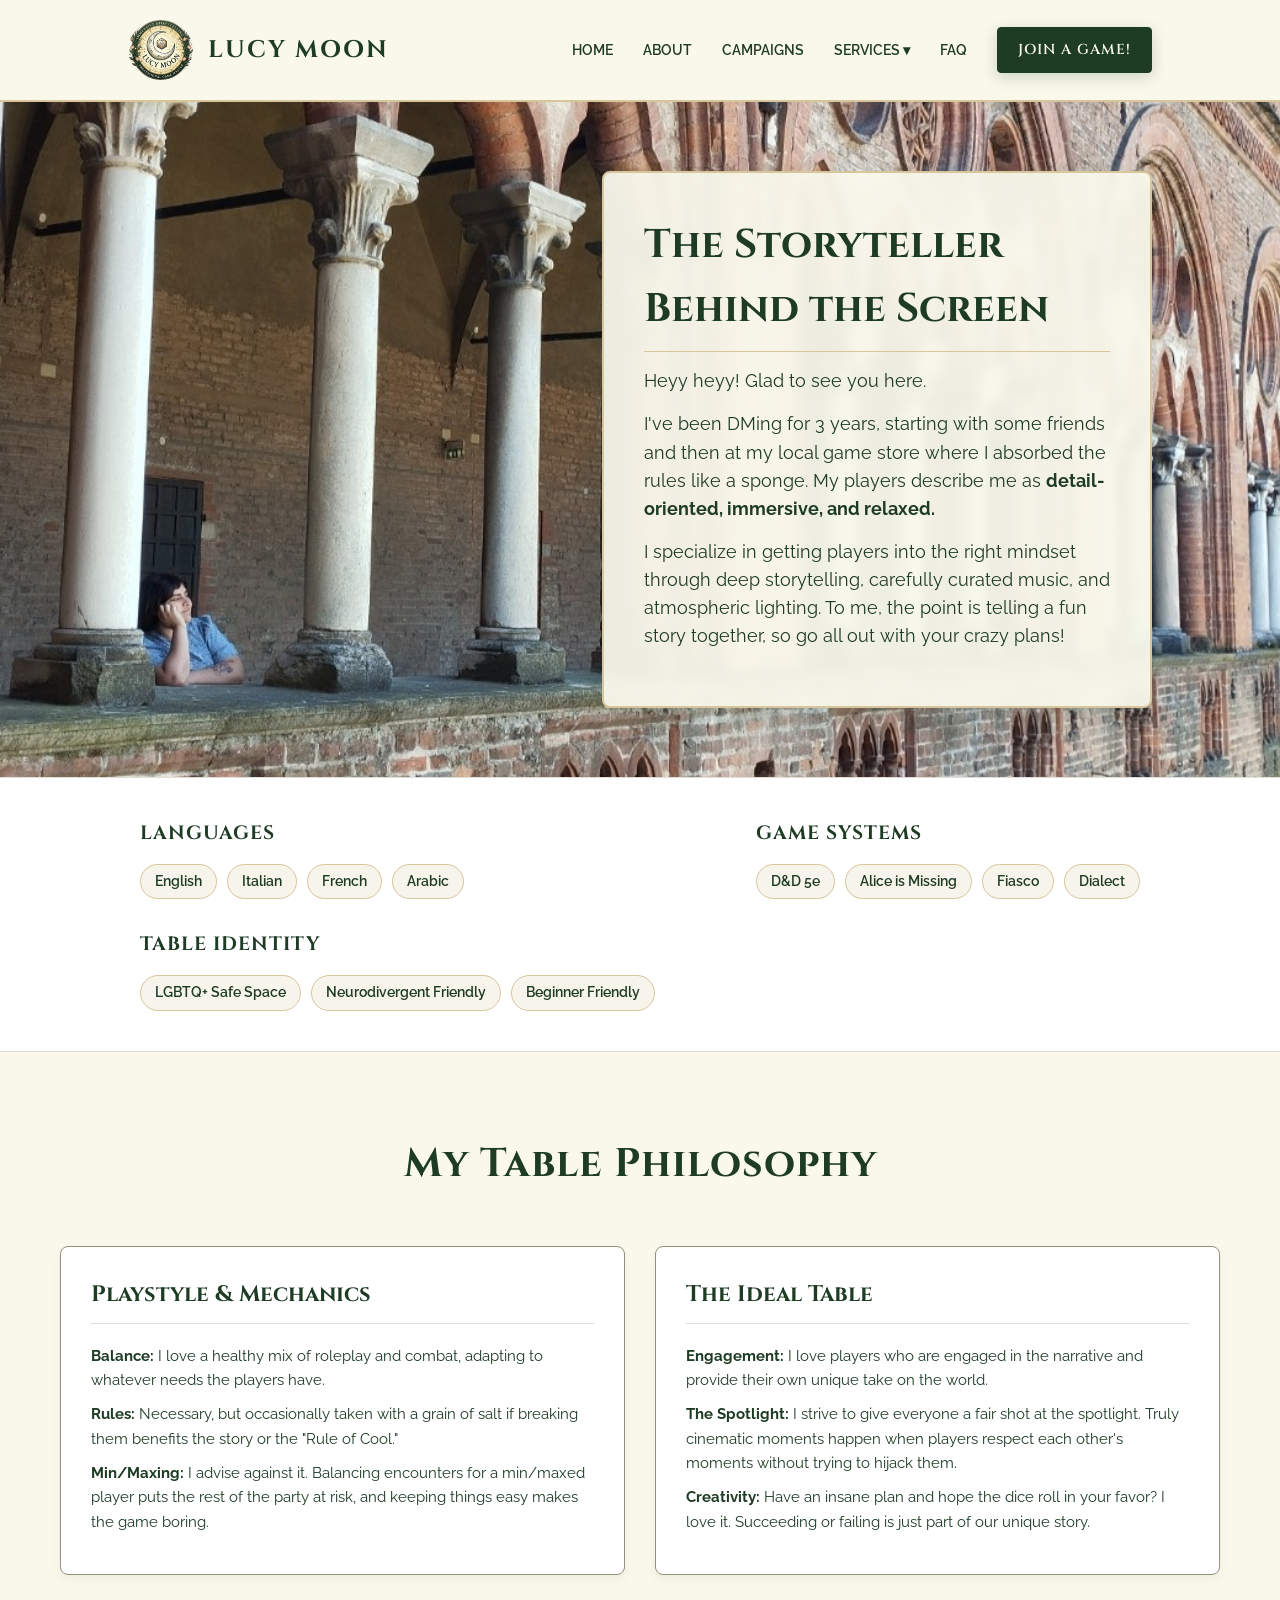
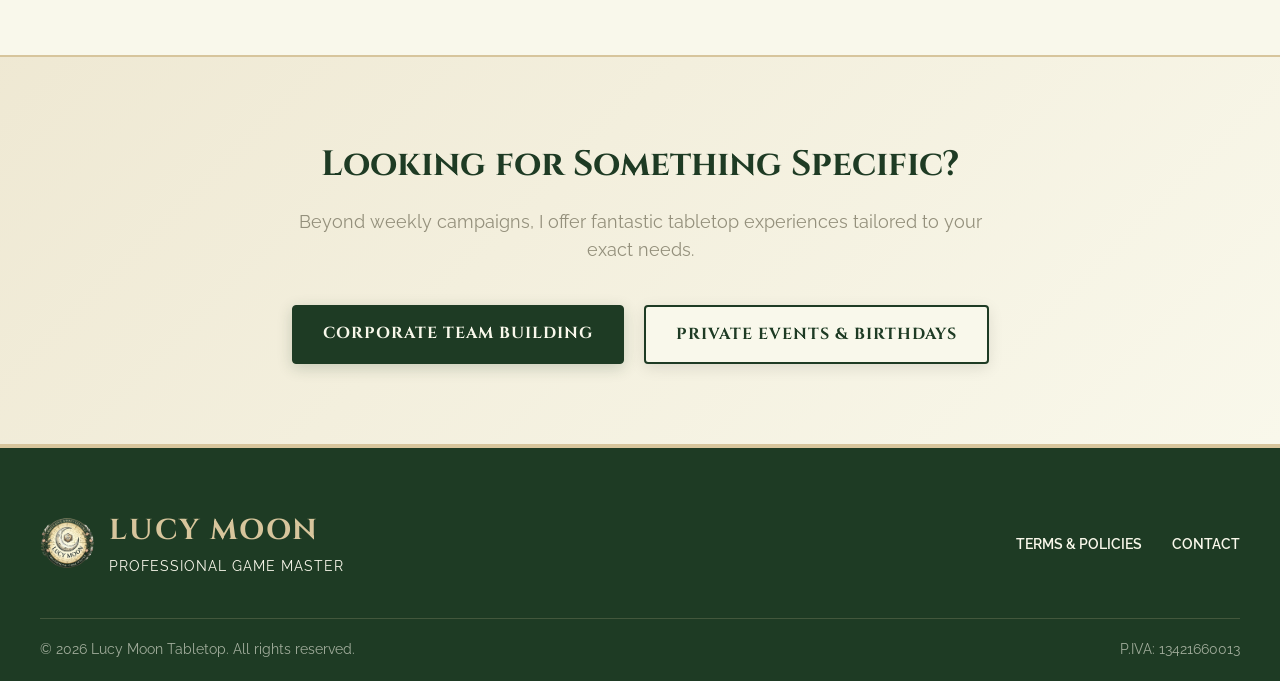
==== about.html @ 76f0596f "Major update (structure and content)" ====
<!DOCTYPE html>
<html lang="en">
<head>
    <meta charset="UTF-8">
    <meta name="viewport" content="width=device-width, initial-scale=1.0">
    <title>About Lucy Moon | Professional DM</title>
    <link href="https://fonts.googleapis.com/css2?family=Cinzel:wght@500;700&family=Raleway:wght@300;400;600;700&display=swap" rel="stylesheet">
    <link rel="stylesheet" href="style.css">
</head>
<body>

    <!-- Navigation Bar -->
    <nav class="navbar">
        <a href="index.html" class="logo">
            <img src="lucy-logo.png" alt="Lucy Moon Professional Game Master Logo">
            <span class="logo-text">LUCY MOON</span>
        </a>
        <ul class="nav-links">
            <li><a href="index.html">Home</a></li>
            <li><a href="about.html">About</a></li>
            <li><a href="index.html#campaigns">Campaigns</a></li>
            
            <li class="dropdown">
                <a href="#" class="dropbtn">Services ▾</a>
                <div class="dropdown-content">
                    <a href="corporate.html">Corporate & B2B</a>
                    <a href="private-campaigns.html">Private Group Campaigns</a>
                    <a href="private-events.html">Private Events & Birthdays</a>
                </div>
            </li>
            
            <li><a href="faq.html">FAQ</a></li>
            <li><a href="index.html#campaigns" class="btn-primary-small">Join a Game!</a></li>
        </ul>
    </nav>

    <!-- About Hero Section -->
    <header class="about-hero">
        <div class="about-textbox">
            <h1>The Storyteller Behind the Screen</h1>
            <p>Heyy heyy! Glad to see you here.</p>
            <p>I've been DMing for 3 years, starting with some friends and then at my local game store where I absorbed the rules like a sponge. My players describe me as <strong>detail-oriented, immersive, and relaxed.</strong></p>
            <p>I specialize in getting players into the right mindset through deep storytelling, carefully curated music, and atmospheric lighting. To me, the point is telling a fun story together, so go all out with your crazy plans!</p>
        </div>
    </header>

    <!-- DM Stat Block (From your SPG Tags) -->
    <section class="stat-block-section">
        <div class="stat-container">
            <div class="stat-category">
                <h4>Languages</h4>
                <div class="tag-group">
                    <span class="tag">English</span>
                    <span class="tag">Italian</span>
                    <span class="tag">French</span>
                    <span class="tag">Arabic</span>
                </div>
            </div>
            <div class="stat-category">
                <h4>Game Systems</h4>
                <div class="tag-group">
                    <span class="tag">D&D 5e</span>
                    <span class="tag">Alice is Missing</span>
                    <span class="tag">Fiasco</span>
                    <span class="tag">Dialect</span>
                </div>
            </div>
            <div class="stat-category">
                <h4>Table Identity</h4>
                <div class="tag-group">
                    <span class="tag">LGBTQ+ Safe Space</span>
                    <span class="tag">Neurodivergent Friendly</span>
                    <span class="tag">Beginner Friendly</span>
                </div>
            </div>
        </div>
    </section>

    <!-- Detailed GM Philosophy Grid -->
    <section class="gm-stats-section">
        <h2 class="section-title">My Table Philosophy</h2>
        <div class="grid-container">
            
            <div class="campaign-card">
                <div class="card-header">
                    <h3>Playstyle & Mechanics</h3>
                </div>
                <p class="card-details"><strong>Balance:</strong> I love a healthy mix of roleplay and combat, adapting to whatever needs the players have.</p>
                <p class="card-details"><strong>Rules:</strong> Necessary, but occasionally taken with a grain of salt if breaking them benefits the story or the "Rule of Cool."</p>
                <p class="card-details"><strong>Min/Maxing:</strong> I advise against it. Balancing encounters for a min/maxed player puts the rest of the party at risk, and keeping things easy makes the game boring.</p>
            </div>

            <div class="campaign-card">
                <div class="card-header">
                    <h3>The Ideal Table</h3>
                </div>
                <p class="card-details"><strong>Engagement:</strong> I love players who are engaged in the narrative and provide their own unique take on the world.</p>
                <p class="card-details"><strong>The Spotlight:</strong> I strive to give everyone a fair shot at the spotlight. Truly cinematic moments happen when players respect each other's moments without trying to hijack them.</p>
                <p class="card-details"><strong>Creativity:</strong> Have an insane plan and hope the dice roll in your favor? I love it. Succeeding or failing is just part of our unique story.</p>
            </div>
            
        </div>
    </section>

    <!-- Call to Action: Next Steps -->
    <section class="about-cta-section">
        <div class="cta-container">
            <h2>Looking for Something Specific?</h2>
            <p>Beyond weekly campaigns, I offer fantastic tabletop experiences tailored to your exact needs.</p>
            <div class="cta-buttons">
                <a href="index.html#corporate" class="btn-primary">Corporate Team Building</a>
                <a href="mailto:booking@lucymoontabletop.com?subject=Private%20Event%20Inquiry" class="btn-secondary">Private Events & Birthdays</a>
            </div>
        </div>
    </section>

<footer class="footer">
        <div class="footer-container">
            <div class="footer-brand">
                <img src="lucy-logo.png" alt="Lucy Moon Seal">
                <div class="footer-brand-text">
                    <h3>LUCY MOON</h3>
                    <p>Professional Game Master</p>
                </div>
            </div>
            
            <div class="footer-links">
                <a href="policies.html">Terms & Policies</a>
                <a href="mailto:booking@lucymoontabletop.com">Contact</a>
            </div>
        </div>
        
        <div class="footer-legal">
            <p>&copy; 2026 Lucy Moon Tabletop. All rights reserved.</p>
            <p>P.IVA: 13421660013</p>
        </div>
    </footer>

</body>
</html>
---- style.css ----
/* --- GLOBAL VARIABLES & RESET --- */
:root {
    --ivory: #F9F8EB;
    --peach-fuzz: #FDCFB4; /* Kept strictly for the tiny One-Shot badge */
    --pale-oak: #D7C59C;
    --grey-olive: #94907C;
    --forest-green: #1E3B24; /* New deep forest green */
    
    --font-heading: 'Cinzel', serif;
    --font-body: 'Raleway', sans-serif;
}

* { margin: 0; padding: 0; box-sizing: border-box; }
body { background-color: var(--ivory); color: var(--forest-green); font-family: var(--font-body); line-height: 1.6; }
h1, h2, h3, h4, h5, h6 { font-family: var(--font-heading); color: var(--forest-green); }

/* --- NAVIGATION BAR --- */
.navbar {
    display: flex;
    justify-content: space-between;
    align-items: center;
    padding: 20px 10%;
    background-color: var(--ivory);
    border-bottom: 2px solid var(--pale-oak);
    box-shadow: 0 4px 10px rgba(30, 59, 36, 0.08); /* Forest Green shadow */
}
.logo {
    display: flex;
    align-items: center;
    gap: 15px; 
    text-decoration: none;
}
.logo img {
    max-height: 60px; 
    width: auto;
    border-radius: 50%;
    transition: transform 0.3s ease;
}
.logo-text {
    font-family: var(--font-heading);
    font-size: 1.5rem;
    font-weight: 700;
    color: var(--forest-green);
    letter-spacing: 2px;
    transition: color 0.3s ease;
}
.logo:hover img { transform: scale(1.05); }
.logo:hover .logo-text { color: var(--pale-oak); }

.nav-links {
    list-style: none;
    display: flex;
    align-items: center;
    gap: 30px;
}
.nav-links a {
    text-decoration: none;
    color: var(--forest-green);
    font-weight: 600;
    font-size: 0.9rem;
    text-transform: uppercase;
    transition: all 0.3s ease;
}
.nav-links a:hover {
    color: var(--pale-oak);
}

/* --- DROPDOWN MENU --- */
.dropdown {
    position: relative;
    display: inline-block;
}

.dropdown-content {
    display: none;
    position: absolute;
    background-color: #FFFFFF; /* Pure white to pop against the Ivory nav bar */
    min-width: 240px;
    box-shadow: 0 8px 20px rgba(30, 59, 36, 0.1);
    border: 1px solid var(--pale-oak);
    border-radius: 6px;
    z-index: 100; /* Ensures it stays on top of images/text below */
    overflow: hidden;
    margin-top: 15px; /* Creates a tiny gap below the nav bar */
}

.dropdown-content a {
    color: var(--forest-green);
    padding: 15px 20px;
    text-decoration: none;
    display: block;
    text-align: left;
    font-size: 0.85rem;
    font-weight: 700;
    text-transform: uppercase;
    letter-spacing: 1px;
    border-bottom: 1px solid rgba(148, 144, 124, 0.2);
    transition: all 0.3s ease;
}

.dropdown-content a:last-child {
    border-bottom: none; /* Removes the line under the last item */
}

/* Hover effects for the dropdown links */
.dropdown-content a:hover {
    background-color: var(--pale-oak);
    color: var(--forest-green);
    padding-left: 25px; /* Creates a cool sliding effect when hovered! */
}

/* Show the dropdown menu on hover */
.dropdown:hover .dropdown-content {
    display: block;
}

/* This invisible bridge prevents the menu from closing when moving the mouse down */
.dropdown::after {
    content: '';
    position: absolute;
    top: 100%;
    left: 0;
    width: 100%;
    height: 15px;
}

/* FIX: Forces the Book Now button inside the nav to have Ivory text */
.nav-links a.btn-primary-small {
    color: var(--ivory);
}
.nav-links a.btn-primary-small:hover {
    color: var(--forest-green);
}

/* --- BUTTONS --- */
.btn-primary, .btn-secondary, .btn-primary-small {
    text-align: center;
    text-decoration: none;
    padding: 15px 30px;
    border-radius: 4px;
    font-family: var(--font-heading);
    font-weight: 700;
    text-transform: uppercase;
    letter-spacing: 1px;
    transition: all 0.3s ease;
    display: inline-block;
    cursor: pointer;
}
.btn-primary-small {
    padding: 10px 20px;
    font-size: 0.9rem;
}

/* Primary Buttons (Join Campaign / Book Now) */
.btn-primary, .btn-primary-small {
    background-color: var(--forest-green);
    color: var(--ivory);
    border: 1px solid var(--forest-green);
    box-shadow: 0 4px 15px rgba(30, 59, 36, 0.2);
}
.btn-primary:hover, .btn-primary-small:hover {
    background-color: var(--pale-oak);
    color: var(--forest-green);
    border: 1px solid var(--pale-oak);
    transform: translateY(-2px);
}

/* Secondary Buttons (Request Proposal) - Changed to solid Ivory for visibility */
.btn-secondary {
    background-color: var(--ivory);
    color: var(--forest-green);
    border: 2px solid var(--forest-green);
    box-shadow: 0 4px 15px rgba(0, 0, 0, 0.1);
}
.btn-secondary:hover {
    background-color: var(--forest-green);
    color: var(--ivory);
    transform: translateY(-2px);
}
.full-width { display: block; width: 100%; }

/* --- HERO SECTION --- */
.hero {
    position: relative;
    min-height: 85vh;
    display: flex;
    align-items: center;
    padding: 40px 8%;
    background-image: url('lucy-castle.jpg'); 
    background-size: cover;
    background-position: center bottom;
    background-repeat: no-repeat;
}
.hero::before {
    content: '';
    position: absolute;
    top: 0; left: 0; right: 0; bottom: 0;
    background: linear-gradient(to right, rgba(249, 248, 235, 0.95) 0%, rgba(249, 248, 235, 0.7) 45%, rgba(249, 248, 235, 0) 80%);
    z-index: 1;
}
.hero-content-wide {
    position: relative;
    z-index: 2;
    display: flex;
    justify-content: space-between;
    align-items: center;
    width: 100%;
    gap: 40px;
}
.hero-text-left { flex: 1; max-width: 650px; }
.hero-text-left h1 {
    color: var(--forest-green);
    font-size: 4rem;
    line-height: 1.1;
    margin-bottom: 20px;
}
.hero-text-left .subtitle {
    color: var(--grey-olive);
    font-size: 1.25rem;
    font-weight: 600;
}
.hero-buttons-right {
    display: flex;
    flex-direction: column;
    gap: 20px;
    min-width: 250px;
}

/* --- CAMPAIGNS SECTION --- */
.campaign-section { padding: 80px 20px; max-width: 1200px; margin: 0 auto; }
.section-title {
    font-family: var(--font-heading);
    font-size: 2.5rem;
    color: var(--forest-green);
    text-align: center;
    margin-bottom: 50px;
    letter-spacing: 1px;
}
.grid-container {
    display: grid;
    grid-template-columns: repeat(auto-fit, minmax(300px, 1fr));
    gap: 30px;
}
.campaign-card {
    background-color: #FFFFFF; 
    color: var(--forest-green);
    padding: 30px;
    border-radius: 8px;
    border: 1px solid var(--grey-olive);
    box-shadow: 0 4px 10px rgba(30, 59, 36, 0.05);
    transition: transform 0.3s ease;
}
.campaign-card:hover {
    transform: translateY(-5px);
    box-shadow: 0 10px 20px rgba(30, 59, 36, 0.15);
    border-color: var(--pale-oak);
}
.card-header {
    display: flex;
    justify-content: space-between;
    align-items: center;
    margin-bottom: 20px;
    border-bottom: 1px solid rgba(148, 144, 124, 0.3); 
    padding-bottom: 10px;
}
.card-header h3 {
    font-family: var(--font-heading);
    color: var(--forest-green);
    font-size: 1.4rem;
}
.badge {
    background-color: var(--forest-green);
    color: var(--ivory);
    font-size: 0.75rem;
    padding: 6px 12px;
    border-radius: 4px;
    text-transform: uppercase;
    font-weight: 700;
    letter-spacing: 1px;
}
.badge.one-shot {
    background-color: var(--peach-fuzz);
    color: var(--forest-green);
}
.card-details { font-size: 0.95rem; margin-bottom: 10px; }
.card-price {
    font-size: 1.2rem;
    font-weight: 700;
    color: var(--forest-green);
    margin: 20px 0;
    text-align: center;
}

/* --- TESTIMONIALS SECTION --- */
.testimonials-section { padding: 80px 20px; max-width: 1200px; margin: 0 auto; }
.testimonials-header { text-align: center; margin-bottom: 50px; }
.rating-banner {
    background-color: #FFFFFF;
    border: 2px solid var(--pale-oak);
    border-radius: 8px;
    padding: 20px 30px;
    display: inline-block;
    margin-top: -20px;
    box-shadow: 0 4px 15px rgba(30, 59, 36, 0.08);
}
.stars {
    color: var(--pale-oak);
    font-size: 2rem;
    letter-spacing: 2px;
    margin-bottom: 5px;
}
.rating-text {
    font-family: var(--font-heading);
    color: var(--forest-green);
    font-size: 1.1rem;
    margin-bottom: 15px;
}
.proficiency-tags { display: flex; justify-content: center; flex-wrap: wrap; gap: 10px; }
.reviews-grid {
    display: grid;
    grid-template-columns: repeat(auto-fit, minmax(320px, 1fr));
    gap: 30px;
}
.testimonial-card {
    background-color: #FFFFFF;
    border: 1px solid rgba(148, 144, 124, 0.3);
    padding: 30px;
    border-radius: 8px;
    transition: all 0.3s ease;
    display: flex;
    flex-direction: column;
    box-shadow: 0 4px 10px rgba(30, 59, 36, 0.04);
}
.testimonial-card:hover {
    border-color: var(--pale-oak);
    transform: translateY(-5px);
    box-shadow: 0 10px 20px rgba(30, 59, 36, 0.1);
}
.stars-small {
    color: var(--pale-oak);
    font-size: 1.2rem;
    margin-bottom: 15px;
}
.quote {
    font-size: 1rem;
    font-style: italic;
    color: var(--grey-olive);
    margin-bottom: 25px;
    flex-grow: 1;
    line-height: 1.7;
}
.author {
    font-family: var(--font-heading);
    font-size: 1.1rem;
    font-weight: 700;
    color: var(--forest-green); 
    margin-bottom: 5px;
}
.session-count { font-size: 0.85rem; color: var(--pale-oak); text-transform: uppercase; letter-spacing: 1px; font-weight: bold; }

/* --- CORPORATE SECTION --- */
.corporate-section { padding: 80px 20px 120px 20px; max-width: 900px; margin: 0 auto; }
.corporate-card {
    background-color: #FFFFFF;
    color: var(--forest-green);
    padding: 60px 40px;
    border-radius: 8px;
    text-align: center;
    box-shadow: 0 10px 30px rgba(30, 59, 36, 0.08);
    border-top: 8px solid var(--forest-green);
    border-left: 1px solid rgba(148, 144, 124, 0.3);
    border-right: 1px solid rgba(148, 144, 124, 0.3);
    border-bottom: 1px solid rgba(148, 144, 124, 0.3);
}
.corporate-title {
    font-family: var(--font-heading);
    color: var(--forest-green);
    font-size: 2.5rem;
    margin-bottom: 10px;
}
.corporate-subtitle { font-size: 1.2rem; font-weight: 600; margin-bottom: 30px; text-transform: uppercase; letter-spacing: 1px; color: var(--grey-olive); }
.corporate-card p { margin-bottom: 40px; font-size: 1.1rem; max-width: 700px; margin-left: auto; margin-right: auto; }

/* --- ABOUT PAGE HERO (Desktop) --- */
.about-hero {
    min-height: 75vh;
    display: flex;
    justify-content: flex-end; 
    align-items: center;
    padding: 40px 10%;
    background-image: url('lucy-columns.jpg'); 
    background-size: cover;
    background-position: center;
}
.about-textbox {
    background-color: rgba(249, 248, 235, 0.95);
    border: 2px solid var(--pale-oak);
    border-radius: 8px;
    padding: 40px;
    max-width: 550px;
    box-shadow: 0 10px 30px rgba(30, 59, 36, 0.15);
    backdrop-filter: blur(5px); 
}
.about-textbox h1 {
    font-size: 2.5rem;
    margin-bottom: 15px;
    border-bottom: 1px solid var(--pale-oak);
    padding-bottom: 10px;
    color: var(--forest-green);
}
.about-textbox p { margin-bottom: 15px; font-size: 1.1rem; color: var(--forest-green); }
.gm-stats-section { padding: 80px 20px; max-width: 1200px; margin: 0 auto; }

/* --- ABOUT PAGE: STAT BLOCK (Tags) --- */
.stat-block-section {
    background-color: #FFFFFF;
    padding: 40px 20px;
    border-top: 1px solid rgba(148, 144, 124, 0.3);
    border-bottom: 1px solid rgba(148, 144, 124, 0.3);
}
.stat-container { display: flex; justify-content: space-between; flex-wrap: wrap; gap: 30px; max-width: 1000px; margin: 0 auto; }
.stat-category h4 {
    color: var(--forest-green);
    font-family: var(--font-heading);
    font-size: 1.2rem;
    margin-bottom: 15px;
    text-transform: uppercase;
    letter-spacing: 1px;
}
.tag-group { display: flex; flex-wrap: wrap; gap: 10px; }
.tag {
    /* Subtle pale oak tint for the tags */
    background-color: rgba(215, 197, 156, 0.2); 
    border: 1px solid var(--pale-oak);
    color: var(--forest-green);
    padding: 6px 14px;
    border-radius: 20px;
    font-size: 0.85rem;
    font-weight: 600;
}

/* --- ABOUT PAGE: CALL TO ACTION --- */
.about-cta-section {
    padding: 80px 20px;
    /* Soft pale oak gradient replaces the pink */
    background: linear-gradient(135deg, rgba(215, 197, 156, 0.3) 0%, var(--ivory) 100%);
    text-align: center;
    border-top: 2px solid var(--pale-oak);
}
.cta-container { max-width: 700px; margin: 0 auto; }
.cta-container h2 { font-size: 2.2rem; margin-bottom: 15px; color: var(--forest-green); }
.cta-container p { font-size: 1.1rem; margin-bottom: 40px; color: var(--grey-olive); }
.cta-buttons { display: flex; justify-content: center; gap: 20px; }

/* --- FOOTER SECTION --- */
.footer {
    background-color: var(--forest-green);
    color: var(--ivory);
    padding: 60px 20px 20px 20px;
    border-top: 4px solid var(--pale-oak);
}

.footer-container {
    max-width: 1200px;
    margin: 0 auto;
    display: flex;
    justify-content: space-between;
    align-items: center;
    border-bottom: 1px solid rgba(215, 197, 156, 0.2); /* Faint Pale Oak line */
    padding-bottom: 40px;
    margin-bottom: 20px;
}

.footer-brand h3 {
    font-family: var(--font-heading);
    color: var(--pale-oak);
    font-size: 1.8rem;
    letter-spacing: 2px;
    margin-bottom: 5px;
}

.footer-brand p {
    color: var(--ivory);
    font-size: 0.9rem;
    text-transform: uppercase;
    letter-spacing: 1px;
}

.footer-links {
    display: flex;
    gap: 30px;
}

.footer-links a {
    color: var(--ivory);
    text-decoration: none;
    font-weight: 600;
    text-transform: uppercase;
    font-size: 0.9rem;
    transition: color 0.3s ease;
}

.footer-links a:hover {
    color: var(--pale-oak);
}

.footer-legal {
    max-width: 1200px;
    margin: 0 auto;
    display: flex;
    justify-content: space-between;
    align-items: center;
    font-size: 0.85rem;
    color: rgba(249, 248, 235, 0.6); /* Dimmed Ivory */
}

/* --- POLICIES PAGE --- */
.policy-container {
    max-width: 900px;
    margin: 60px auto 100px auto;
    padding: 60px;
    background-color: #FFFFFF;
    border: 1px solid rgba(148, 144, 124, 0.3); /* Grey Olive border */
    border-radius: 8px;
    box-shadow: 0 10px 30px rgba(30, 59, 36, 0.05);
}

.policy-header {
    text-align: center;
    margin-bottom: 50px;
    padding-bottom: 20px;
    border-bottom: 2px solid var(--pale-oak);
}

.policy-header h1 {
    font-size: 2.8rem;
    color: var(--forest-green);
    margin-bottom: 10px;
}

.policy-header p {
    color: var(--grey-olive);
    font-weight: 600;
    text-transform: uppercase;
    letter-spacing: 1px;
}

.policy-section-block {
    margin-bottom: 50px;
}

.policy-section-block h2 {
    font-size: 1.8rem;
    color: var(--forest-green);
    margin-bottom: 10px;
}

.policy-intro {
    font-style: italic;
    color: var(--grey-olive);
    margin-bottom: 25px;
    padding-bottom: 15px;
    border-bottom: 1px solid rgba(148, 144, 124, 0.2);
}

.policy-item {
    margin-bottom: 25px;
}

.policy-item h3 {
    font-family: var(--font-body);
    font-size: 1.2rem;
    font-weight: 700;
    color: var(--forest-green);
    margin-bottom: 8px;
}

.policy-item p, .policy-item ul {
    color: #2B2D42; /* A dark readable slate for long text */
    line-height: 1.8;
}

.policy-item ul {
    margin-left: 20px;
    margin-top: 10px;
}

.policy-item li {
    margin-bottom: 8px;
}

/* --- UPDATED FOOTER SECTION --- */
.footer {
    background-color: var(--forest-green);
    color: var(--ivory);
    padding: 60px 20px 20px 20px;
    border-top: 4px solid var(--pale-oak);
}

.footer-container {
    max-width: 1200px;
    margin: 0 auto;
    display: flex;
    justify-content: space-between;
    align-items: center;
    border-bottom: 1px solid rgba(215, 197, 156, 0.2);
    padding-bottom: 40px;
    margin-bottom: 20px;
}

.footer-brand {
    display: flex;
    align-items: center;
    gap: 15px;
}

.footer-brand img {
    height: 50px;
    width: auto;
    border-radius: 50%;
}

.footer-brand-text h3 {
    font-family: var(--font-heading);
    color: var(--pale-oak);
    font-size: 1.8rem;
    letter-spacing: 2px;
    margin-bottom: 2px;
}

.footer-brand-text p {
    color: var(--ivory);
    font-size: 0.85rem;
    text-transform: uppercase;
    letter-spacing: 1px;
}

.footer-links {
    display: flex;
    gap: 30px;
}

.footer-links a {
    color: var(--ivory);
    text-decoration: none;
    font-weight: 600;
    text-transform: uppercase;
    font-size: 0.9rem;
    transition: color 0.3s ease;
}

.footer-links a:hover {
    color: var(--pale-oak);
}

.footer-legal {
    max-width: 1200px;
    margin: 0 auto;
    display: flex;
    justify-content: space-between;
    align-items: center;
    font-size: 0.85rem;
    color: rgba(249, 248, 235, 0.6);
}

/* --- FAQ PAGE --- */
.faq-container {
    max-width: 1000px;
    margin: 60px auto 100px auto;
    padding: 0 20px;
}

.faq-category {
    margin-bottom: 60px;
}

.faq-category h2 {
    font-size: 2rem;
    color: var(--forest-green);
    border-bottom: 2px solid var(--pale-oak);
    padding-bottom: 15px;
    margin-bottom: 30px;
}

.faq-item {
    background-color: #FFFFFF;
    border: 1px solid rgba(148, 144, 124, 0.3);
    padding: 30px;
    border-radius: 8px;
    margin-bottom: 20px;
    box-shadow: 0 4px 10px rgba(15, 27, 17, 0.03);
    transition: transform 0.3s ease;
}

.faq-item:hover {
    transform: translateY(-3px);
    box-shadow: 0 10px 20px rgba(15, 27, 17, 0.08);
    border-color: var(--pale-oak);
}

.faq-item h3 {
    font-family: var(--font-body);
    font-size: 1.3rem;
    font-weight: 700;
    color: var(--forest-green);
    margin-bottom: 10px;
}

.faq-item p {
    color: var(--carbon-black);
    line-height: 1.7;
}


/* --- MOBILE RESPONSIVENESS --- */
@media (max-width: 768px) {
    .navbar { flex-direction: column; padding: 15px 20px; }
    .logo { margin-bottom: 15px; }
    .nav-links { margin-top: 5px; flex-wrap: wrap; justify-content: center; gap: 15px; }
    .cta-buttons { flex-direction: column; }
    .stat-container { flex-direction: column; gap: 40px; }
    .hero { background-position: center center; padding: 100px 20px 60px 20px; }
    .hero::before { background: rgba(249, 248, 235, 0.85); }
    .hero-content-wide { flex-direction: column; text-align: center; gap: 40px; }
    .hero-text-left h1 { font-size: 2.8rem; }
    .hero-text-left .subtitle { font-size: 1rem; margin-bottom: 30px; }
    .hero-buttons-right { width: 100%; display: flex; flex-direction: column; align-items: center; gap: 15px; }
    .btn-primary, .btn-secondary, .btn-primary-small { width: 100%; text-align: center; }
    .section-title, .corporate-title { font-size: 2rem; }
    .corporate-card { padding: 40px 20px; }
    .about-hero { justify-content: center; padding: 100px 20px 40px 20px; }
    .about-textbox { padding: 25px; }
    .about-textbox h1 { font-size: 2rem; }
    /* Mobile Footer */
    .footer-container {
        flex-direction: column;
        text-align: center;
        gap: 30px;
    }
    .footer-brand {
        flex-direction: column; /* Stacks the logo above the text on phones */
        gap: 10px;
    }
    .footer-legal {
        flex-direction: column;
        text-align: center;
        gap: 10px;
    }
    .policy-container {
        padding: 30px 20px;
        margin: 30px 15px 60px 15px;
    }
    /* Mobile Dropdown Fixes */
    .dropdown {
        width: 100%;
        text-align: center;
    }
    .dropdown:hover .dropdown-content, .dropdown:focus .dropdown-content {
        display: flex;
        flex-direction: column;
        position: static; /* Stops it from floating weirdly on phones */
        box-shadow: none;
        border: none;
        background-color: transparent;
        margin-top: 5px;
    }
    .dropdown-content a {
        text-align: center;
        padding: 10px;
        border-bottom: none;
        color: var(--grey-olive);
    }
    /* Mobile Dropdown Fixes */
    .dropdown {
        width: 100%;
        text-align: center;
    }
    .dropdown:hover .dropdown-content, .dropdown:focus .dropdown-content {
        display: flex;
        flex-direction: column;
        position: static; /* Stops it from floating weirdly on phones */
        box-shadow: none;
        border: none;
        background-color: transparent;
        margin-top: 5px;
    }
    .dropdown-content a {
        text-align: center;
        padding: 10px;
        border-bottom: none;
        color: var(--grey-olive);
    }
}
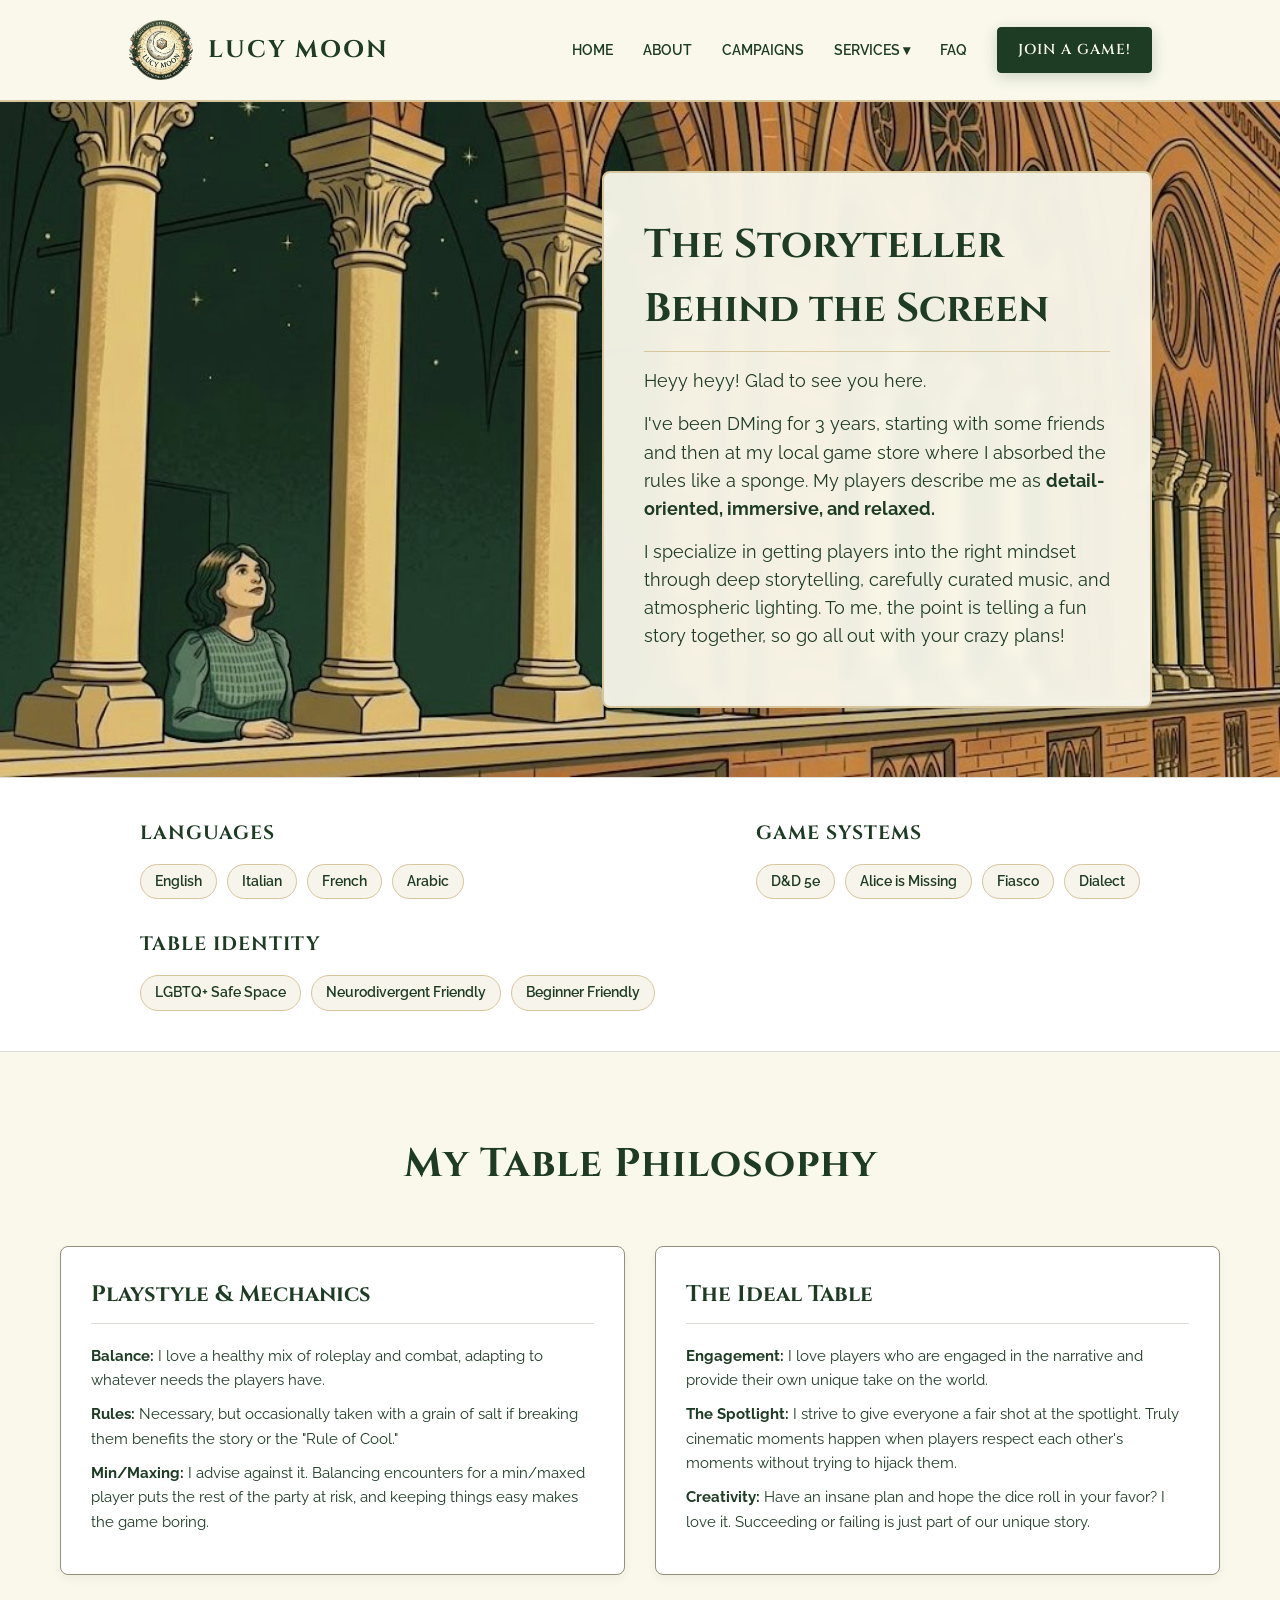
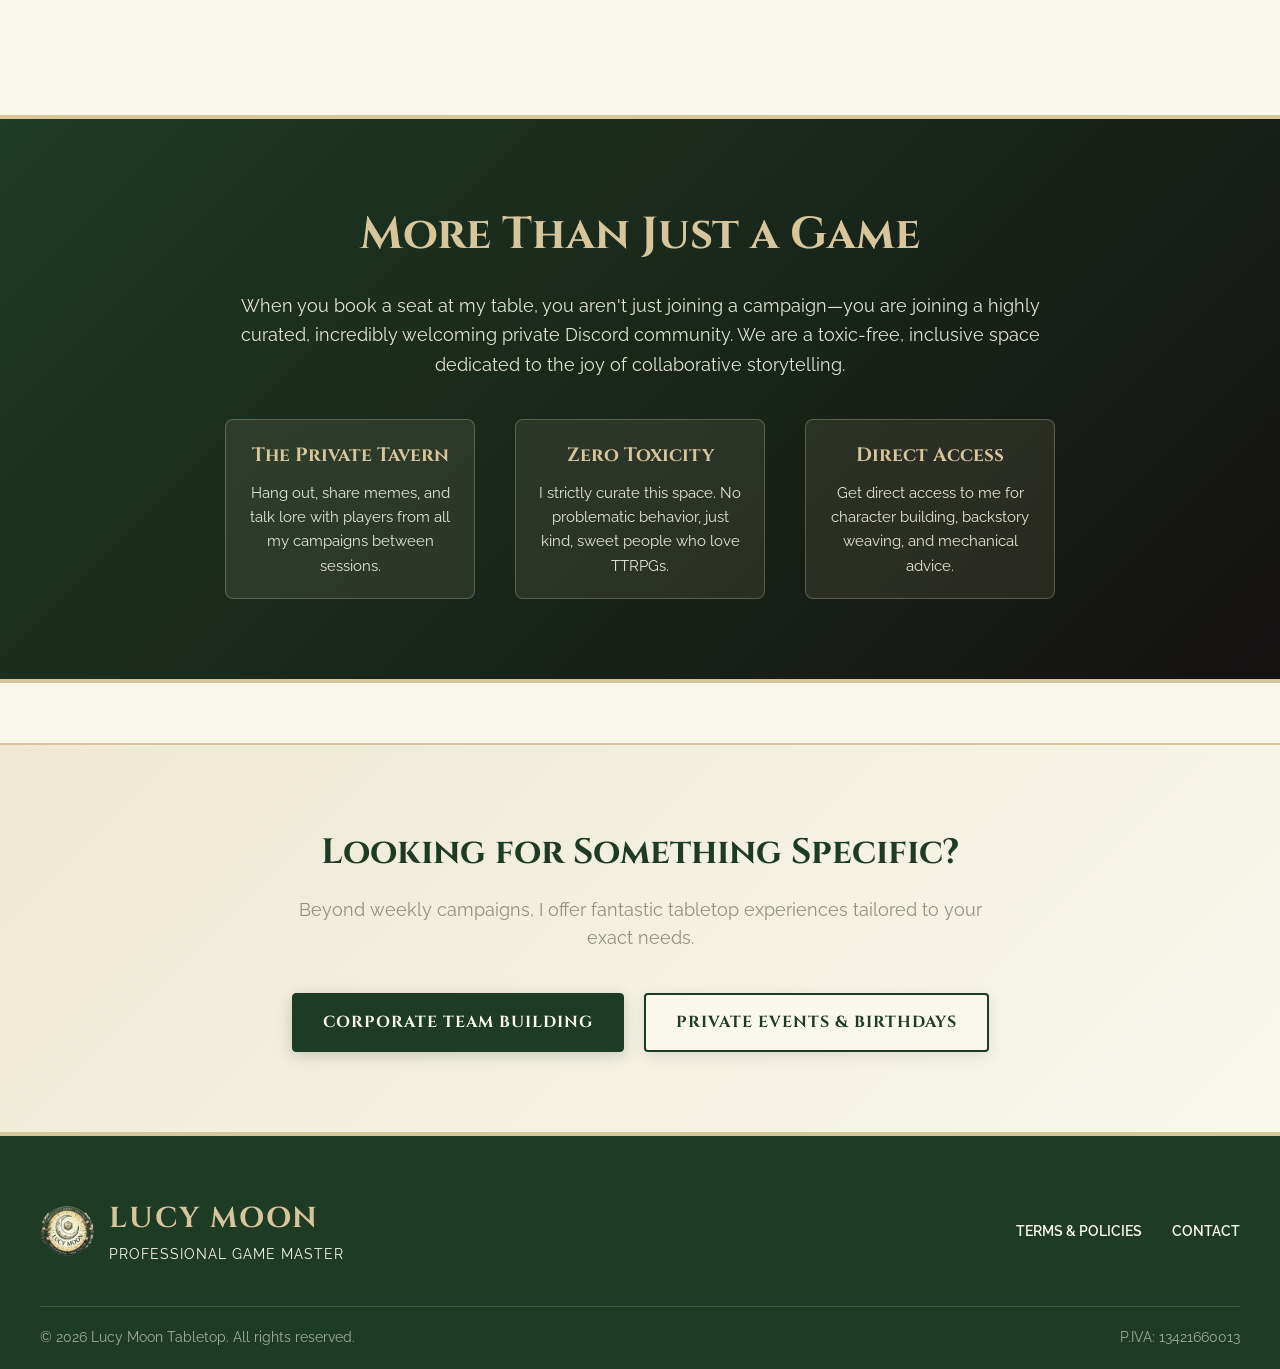
==== commit eb246a92: "Added campaign dossiers, updated UI centering, and implemented custom D20 wallpaper" ====
--- a/about.html
+++ b/about.html
@@ -4,6 +4,7 @@
     <meta charset="UTF-8">
     <meta name="viewport" content="width=device-width, initial-scale=1.0">
     <title>About Lucy Moon | Professional DM</title>
+    <link rel="icon" type="image/png" href="lucy-favicon.png">
     <link href="https://fonts.googleapis.com/css2?family=Cinzel:wght@500;700&family=Raleway:wght@300;400;600;700&display=swap" rel="stylesheet">
     <link rel="stylesheet" href="style.css">
 </head>
@@ -18,7 +19,7 @@
         <ul class="nav-links">
             <li><a href="index.html">Home</a></li>
             <li><a href="about.html">About</a></li>
-            <li><a href="index.html#campaigns">Campaigns</a></li>
+            <li><a href="campaigns.html">Campaigns</a></li>
             
             <li class="dropdown">
                 <a href="#" class="dropbtn">Services ▾</a>
@@ -102,6 +103,26 @@
         </div>
     </section>
 
+<section class="community-banner">
+            <h2>More Than Just a Game</h2>
+            <p>When you book a seat at my table, you aren't just joining a campaign—you are joining a highly curated, incredibly welcoming private Discord community. We are a toxic-free, inclusive space dedicated to the joy of collaborative storytelling.</p>
+            
+            <div class="community-features">
+                <div class="comm-feature">
+                    <h4>The Private Tavern</h4>
+                    <p style="font-size: 0.95rem; margin-bottom: 0;">Hang out, share memes, and talk lore with players from all my campaigns between sessions.</p>
+                </div>
+                <div class="comm-feature">
+                    <h4>Zero Toxicity</h4>
+                    <p style="font-size: 0.95rem; margin-bottom: 0;">I strictly curate this space. No problematic behavior, just kind, sweet people who love TTRPGs.</p>
+                </div>
+                <div class="comm-feature">
+                    <h4>Direct Access</h4>
+                    <p style="font-size: 0.95rem; margin-bottom: 0;">Get direct access to me for character building, backstory weaving, and mechanical advice.</p>
+                </div>
+            </div>
+        </section>
+
     <!-- Call to Action: Next Steps -->
     <section class="about-cta-section">
         <div class="cta-container">
--- a/style.css
+++ b/style.css
@@ -1,10 +1,10 @@
 /* --- GLOBAL VARIABLES & RESET --- */
 :root {
     --ivory: #F9F8EB;
-    --peach-fuzz: #FDCFB4; /* Kept strictly for the tiny One-Shot badge */
+    --peach-fuzz: #FDCFB4; 
     --pale-oak: #D7C59C;
     --grey-olive: #94907C;
-    --forest-green: #1E3B24; /* New deep forest green */
+    --forest-green: #1E3B24; 
     
     --font-heading: 'Cinzel', serif;
     --font-body: 'Raleway', sans-serif;
@@ -22,7 +22,7 @@
     padding: 20px 10%;
     background-color: var(--ivory);
     border-bottom: 2px solid var(--pale-oak);
-    box-shadow: 0 4px 10px rgba(30, 59, 36, 0.08); /* Forest Green shadow */
+    box-shadow: 0 4px 10px rgba(30, 59, 36, 0.08); 
 }
 .logo {
     display: flex;
@@ -74,14 +74,14 @@
 .dropdown-content {
     display: none;
     position: absolute;
-    background-color: #FFFFFF; /* Pure white to pop against the Ivory nav bar */
+    background-color: #FFFFFF; 
     min-width: 240px;
     box-shadow: 0 8px 20px rgba(30, 59, 36, 0.1);
     border: 1px solid var(--pale-oak);
     border-radius: 6px;
-    z-index: 100; /* Ensures it stays on top of images/text below */
+    z-index: 100; 
     overflow: hidden;
-    margin-top: 15px; /* Creates a tiny gap below the nav bar */
+    margin-top: 15px; 
 }
 
 .dropdown-content a {
@@ -99,22 +99,19 @@
 }
 
 .dropdown-content a:last-child {
-    border-bottom: none; /* Removes the line under the last item */
-}
-
-/* Hover effects for the dropdown links */
+    border-bottom: none; 
+}
+
 .dropdown-content a:hover {
     background-color: var(--pale-oak);
     color: var(--forest-green);
-    padding-left: 25px; /* Creates a cool sliding effect when hovered! */
-}
-
-/* Show the dropdown menu on hover */
+    padding-left: 25px; 
+}
+
 .dropdown:hover .dropdown-content {
     display: block;
 }
 
-/* This invisible bridge prevents the menu from closing when moving the mouse down */
 .dropdown::after {
     content: '';
     position: absolute;
@@ -124,7 +121,6 @@
     height: 15px;
 }
 
-/* FIX: Forces the Book Now button inside the nav to have Ivory text */
 .nav-links a.btn-primary-small {
     color: var(--ivory);
 }
@@ -134,6 +130,9 @@
 
 /* --- BUTTONS --- */
 .btn-primary, .btn-secondary, .btn-primary-small {
+    display: inline-flex;
+    align-items: center;
+    justify-content: center;
     text-align: center;
     text-decoration: none;
     padding: 15px 30px;
@@ -143,7 +142,6 @@
     text-transform: uppercase;
     letter-spacing: 1px;
     transition: all 0.3s ease;
-    display: inline-block;
     cursor: pointer;
 }
 .btn-primary-small {
@@ -151,7 +149,6 @@
     font-size: 0.9rem;
 }
 
-/* Primary Buttons (Join Campaign / Book Now) */
 .btn-primary, .btn-primary-small {
     background-color: var(--forest-green);
     color: var(--ivory);
@@ -165,7 +162,6 @@
     transform: translateY(-2px);
 }
 
-/* Secondary Buttons (Request Proposal) - Changed to solid Ivory for visibility */
 .btn-secondary {
     background-color: var(--ivory);
     color: var(--forest-green);
@@ -177,7 +173,7 @@
     color: var(--ivory);
     transform: translateY(-2px);
 }
-.full-width { display: block; width: 100%; }
+.full-width { display: flex; width: 100%; }
 
 /* --- HERO SECTION --- */
 .hero {
@@ -226,6 +222,22 @@
     min-width: 250px;
 }
 
+/* --- PATTERN BACKGROUNDS --- */
+.pattern-bg {
+    /* Washes the pattern with an 85% Ivory overlay so it stays delicate */
+    background-image: linear-gradient(rgba(249, 248, 235, 0.85), rgba(249, 248, 235, 0.85)), url('wallpaper.png');
+    background-size: 400px;
+    background-repeat: repeat;
+    background-position: center;
+}
+
+.pattern-page {
+    background-image: linear-gradient(rgba(249, 248, 235, 0.85), rgba(249, 248, 235, 0.85)), url('wallpaper.png');
+    background-size: 400px;
+    background-repeat: repeat;
+    background-attachment: fixed; /* Creates a premium parallax scrolling effect */
+}
+
 /* --- CAMPAIGNS SECTION --- */
 .campaign-section { padding: 80px 20px; max-width: 1200px; margin: 0 auto; }
 .section-title {
@@ -269,6 +281,11 @@
     font-size: 1.4rem;
 }
 .badge {
+    display: inline-flex;
+    align-items: center;
+    justify-content: center;
+    text-align: center;     /* NEW: Centers the text perfectly if it wraps */
+    flex-shrink: 0;         /* NEW: Stops long titles from squishing it */
     background-color: var(--forest-green);
     color: var(--ivory);
     font-size: 0.75rem;
@@ -381,7 +398,7 @@
 .corporate-subtitle { font-size: 1.2rem; font-weight: 600; margin-bottom: 30px; text-transform: uppercase; letter-spacing: 1px; color: var(--grey-olive); }
 .corporate-card p { margin-bottom: 40px; font-size: 1.1rem; max-width: 700px; margin-left: auto; margin-right: auto; }
 
-/* --- ABOUT PAGE HERO (Desktop) --- */
+/* --- ABOUT PAGE HERO --- */
 .about-hero {
     min-height: 75vh;
     display: flex;
@@ -411,7 +428,7 @@
 .about-textbox p { margin-bottom: 15px; font-size: 1.1rem; color: var(--forest-green); }
 .gm-stats-section { padding: 80px 20px; max-width: 1200px; margin: 0 auto; }
 
-/* --- ABOUT PAGE: STAT BLOCK (Tags) --- */
+/* --- ABOUT PAGE: STAT BLOCK --- */
 .stat-block-section {
     background-color: #FFFFFF;
     padding: 40px 20px;
@@ -429,7 +446,6 @@
 }
 .tag-group { display: flex; flex-wrap: wrap; gap: 10px; }
 .tag {
-    /* Subtle pale oak tint for the tags */
     background-color: rgba(215, 197, 156, 0.2); 
     border: 1px solid var(--pale-oak);
     color: var(--forest-green);
@@ -442,7 +458,6 @@
 /* --- ABOUT PAGE: CALL TO ACTION --- */
 .about-cta-section {
     padding: 80px 20px;
-    /* Soft pale oak gradient replaces the pink */
     background: linear-gradient(135deg, rgba(215, 197, 156, 0.3) 0%, var(--ivory) 100%);
     text-align: center;
     border-top: 2px solid var(--pale-oak);
@@ -451,68 +466,6 @@
 .cta-container h2 { font-size: 2.2rem; margin-bottom: 15px; color: var(--forest-green); }
 .cta-container p { font-size: 1.1rem; margin-bottom: 40px; color: var(--grey-olive); }
 .cta-buttons { display: flex; justify-content: center; gap: 20px; }
-
-/* --- FOOTER SECTION --- */
-.footer {
-    background-color: var(--forest-green);
-    color: var(--ivory);
-    padding: 60px 20px 20px 20px;
-    border-top: 4px solid var(--pale-oak);
-}
-
-.footer-container {
-    max-width: 1200px;
-    margin: 0 auto;
-    display: flex;
-    justify-content: space-between;
-    align-items: center;
-    border-bottom: 1px solid rgba(215, 197, 156, 0.2); /* Faint Pale Oak line */
-    padding-bottom: 40px;
-    margin-bottom: 20px;
-}
-
-.footer-brand h3 {
-    font-family: var(--font-heading);
-    color: var(--pale-oak);
-    font-size: 1.8rem;
-    letter-spacing: 2px;
-    margin-bottom: 5px;
-}
-
-.footer-brand p {
-    color: var(--ivory);
-    font-size: 0.9rem;
-    text-transform: uppercase;
-    letter-spacing: 1px;
-}
-
-.footer-links {
-    display: flex;
-    gap: 30px;
-}
-
-.footer-links a {
-    color: var(--ivory);
-    text-decoration: none;
-    font-weight: 600;
-    text-transform: uppercase;
-    font-size: 0.9rem;
-    transition: color 0.3s ease;
-}
-
-.footer-links a:hover {
-    color: var(--pale-oak);
-}
-
-.footer-legal {
-    max-width: 1200px;
-    margin: 0 auto;
-    display: flex;
-    justify-content: space-between;
-    align-items: center;
-    font-size: 0.85rem;
-    color: rgba(249, 248, 235, 0.6); /* Dimmed Ivory */
-}
 
 /* --- POLICIES PAGE --- */
 .policy-container {
@@ -520,7 +473,7 @@
     margin: 60px auto 100px auto;
     padding: 60px;
     background-color: #FFFFFF;
-    border: 1px solid rgba(148, 144, 124, 0.3); /* Grey Olive border */
+    border: 1px solid rgba(148, 144, 124, 0.3); 
     border-radius: 8px;
     box-shadow: 0 10px 30px rgba(30, 59, 36, 0.05);
 }
@@ -576,7 +529,7 @@
 }
 
 .policy-item p, .policy-item ul {
-    color: #2B2D42; /* A dark readable slate for long text */
+    color: #2B2D42; 
     line-height: 1.8;
 }
 
@@ -589,7 +542,7 @@
     margin-bottom: 8px;
 }
 
-/* --- UPDATED FOOTER SECTION --- */
+/* --- FOOTER SECTION --- */
 .footer {
     background-color: var(--forest-green);
     color: var(--ivory);
@@ -711,6 +664,308 @@
     line-height: 1.7;
 }
 
+/* --- UNDER CONSTRUCTION PAGE --- */
+.construction-container {
+    min-height: 70vh;
+    display: flex;
+    flex-direction: column;
+    align-items: center;
+    justify-content: center;
+    text-align: center;
+    padding: 60px 20px;
+    background-color: var(--ivory);
+}
+
+.construction-logo {
+    width: 140px;
+    border-radius: 50%;
+    margin-bottom: 30px;
+    opacity: 0.9;
+    border: 2px solid var(--pale-oak);
+    padding: 5px;
+}
+
+.construction-container h1 {
+    font-size: 3.5rem;
+    color: var(--forest-green);
+    margin-bottom: 20px;
+    letter-spacing: 1px;
+}
+
+.construction-container p {
+    font-size: 1.2rem;
+    color: var(--carbon-black);
+    max-width: 600px;
+    margin-bottom: 40px;
+    line-height: 1.8;
+}
+
+.construction-buttons {
+    display: flex;
+    gap: 20px;
+}
+
+/* --- CAMPAIGN DOSSIER PAGES --- */
+.dossier-container {
+    max-width: 900px;
+    margin: 60px auto 100px auto;
+    background-color: #FFFFFF;
+    border: 1px solid var(--pale-oak);
+    border-radius: 8px;
+    box-shadow: 0 10px 30px rgba(30, 59, 36, 0.08);
+    overflow: hidden;
+}
+
+.dossier-hero-img {
+    width: 100%;
+    height: 400px; 
+    overflow: hidden;
+}
+
+.dossier-hero-img img {
+    width: 100%;
+    height: 100%;
+    object-fit: cover; 
+    display: block;
+}
+
+.dossier-header {
+    background-color: var(--forest-green);
+    color: var(--ivory);
+    padding: 60px 40px;
+    text-align: center;
+    border-bottom: 4px solid var(--pale-oak);
+}
+
+.dossier-header h1 {
+    font-size: 3.5rem;
+    color: var(--ivory);
+    margin-bottom: 5px;
+}
+
+.dossier-quote {
+    font-style: italic;
+    font-size: 1.2rem;
+    color: var(--pale-oak);
+    margin-top: 20px;
+    opacity: 0.9;
+}
+
+.dossier-specs {
+    display: flex;
+    justify-content: center;
+    flex-wrap: wrap;
+    gap: 20px;
+    background-color: rgba(215, 197, 156, 0.2);
+    padding: 20px;
+    border-bottom: 1px solid rgba(148, 144, 124, 0.3);
+}
+
+.spec-item {
+    font-size: 0.9rem;
+    color: var(--forest-green);
+}
+
+.dossier-content {
+    padding: 50px 60px;
+}
+
+.dossier-content h3 {
+    font-size: 1.8rem;
+    margin-top: 40px;
+    margin-bottom: 15px;
+    border-bottom: 1px solid var(--pale-oak);
+    padding-bottom: 10px;
+}
+
+.dossier-content h3:first-child {
+    margin-top: 0;
+}
+
+.dossier-content p, .dossier-content ul {
+    font-size: 1.05rem;
+    line-height: 1.8;
+    margin-bottom: 20px;
+    color: #2B2D42;
+}
+
+.dossier-content ul {
+    margin-left: 25px;
+}
+
+.dossier-content li {
+    margin-bottom: 10px;
+}
+
+.content-warnings {
+    background-color: rgba(148, 144, 124, 0.1);
+    border: 1px solid var(--grey-olive);
+    border-radius: 6px;
+    padding: 15px;
+    margin-top: 20px;
+}
+
+.content-warnings summary {
+    font-weight: bold;
+    color: var(--forest-green);
+    cursor: pointer;
+    font-family: var(--font-heading);
+    letter-spacing: 1px;
+}
+
+.warnings-grid {
+    display: flex;
+    gap: 40px;
+    margin-top: 15px;
+    padding-top: 15px;
+    border-top: 1px dashed var(--grey-olive);
+}
+
+.warnings-grid ul {
+    flex: 1;
+    font-size: 0.9rem;
+    margin-bottom: 0;
+}
+
+.dossier-cta {
+    background-color: rgba(215, 197, 156, 0.3);
+    text-align: center;
+    padding: 50px 40px;
+    border-top: 1px solid var(--pale-oak);
+}
+
+.dossier-cta h2 {
+    font-size: 2rem;
+    margin-bottom: 10px;
+}
+
+.dossier-cta p {
+    margin-bottom: 30px;
+    font-style: italic;
+    color: var(--grey-olive);
+}
+
+/* --- BOOKING INFO BOX --- */
+.booking-info-box {
+    background-color: rgba(215, 197, 156, 0.15); /* Soft Pale Oak */
+    border-left: 4px solid var(--pale-oak);
+    padding: 25px 30px;
+    margin: 40px 0;
+    border-radius: 0 8px 8px 0;
+}
+
+.booking-info-box h3 {
+    margin-top: 0 !important;
+    font-size: 1.4rem !important;
+    border-bottom: none !important;
+    padding-bottom: 0 !important;
+    display: flex;
+    align-items: center;
+    gap: 10px;
+}
+
+.booking-info-box p {
+    font-size: 0.95rem !important;
+    margin-bottom: 10px !important;
+}
+
+.booking-info-box ul {
+    font-size: 0.95rem;
+    margin-bottom: 0 !important;
+}
+
+.booking-info-box li {
+    margin-bottom: 5px !important;
+}
+
+/* --- CURRENCY TOGGLE --- */
+.currency-toggle-container {
+    display: flex;
+    justify-content: center;
+    align-items: center;
+    gap: 10px;
+    margin-bottom: 40px;
+}
+
+.currency-label {
+    font-size: 0.9rem;
+    font-weight: 700;
+    color: var(--grey-olive);
+    text-transform: uppercase;
+    letter-spacing: 1px;
+    margin-right: 10px;
+}
+
+.currency-btn {
+    background-color: transparent;
+    border: 2px solid var(--pale-oak);
+    color: var(--grey-olive);
+    padding: 6px 16px;
+    border-radius: 20px;
+    cursor: pointer;
+    font-family: var(--font-body);
+    font-weight: 700;
+    font-size: 0.85rem;
+    transition: all 0.3s ease;
+}
+
+.currency-btn:hover {
+    border-color: var(--forest-green);
+    color: var(--forest-green);
+}
+
+.currency-btn.active {
+    background-color: var(--pale-oak);
+    color: var(--forest-green);
+    border-color: var(--pale-oak);
+}
+
+/* --- COMMUNITY BANNER --- */
+.community-banner {
+    background: linear-gradient(135deg, var(--forest-green) 0%, #141111 100%);
+    color: var(--ivory);
+    padding: 80px 20px;
+    text-align: center;
+    border-top: 4px solid var(--pale-oak);
+    border-bottom: 4px solid var(--pale-oak);
+    margin: 60px 0;
+}
+
+.community-banner h2 {
+    color: var(--pale-oak);
+    font-size: 2.8rem;
+    margin-bottom: 20px;
+}
+
+.community-banner p {
+    font-size: 1.15rem;
+    max-width: 800px;
+    margin: 0 auto 30px auto;
+    color: rgba(249, 248, 235, 0.9);
+}
+
+.community-features {
+    display: flex;
+    justify-content: center;
+    gap: 40px;
+    flex-wrap: wrap;
+    margin-top: 40px;
+}
+
+.comm-feature {
+    background-color: rgba(215, 197, 156, 0.1);
+    border: 1px solid rgba(215, 197, 156, 0.3);
+    padding: 20px;
+    border-radius: 8px;
+    width: 250px;
+}
+
+.comm-feature h4 {
+    color: var(--pale-oak);
+    font-family: var(--font-heading);
+    font-size: 1.2rem;
+    margin-bottom: 10px;
+}
 
 /* --- MOBILE RESPONSIVENESS --- */
 @media (max-width: 768px) {
@@ -731,14 +986,14 @@
     .about-hero { justify-content: center; padding: 100px 20px 40px 20px; }
     .about-textbox { padding: 25px; }
     .about-textbox h1 { font-size: 2rem; }
-    /* Mobile Footer */
+    
     .footer-container {
         flex-direction: column;
         text-align: center;
         gap: 30px;
     }
     .footer-brand {
-        flex-direction: column; /* Stacks the logo above the text on phones */
+        flex-direction: column; 
         gap: 10px;
     }
     .footer-legal {
@@ -750,7 +1005,7 @@
         padding: 30px 20px;
         margin: 30px 15px 60px 15px;
     }
-    /* Mobile Dropdown Fixes */
+    
     .dropdown {
         width: 100%;
         text-align: center;
@@ -758,7 +1013,7 @@
     .dropdown:hover .dropdown-content, .dropdown:focus .dropdown-content {
         display: flex;
         flex-direction: column;
-        position: static; /* Stops it from floating weirdly on phones */
+        position: static; 
         box-shadow: none;
         border: none;
         background-color: transparent;
@@ -770,24 +1025,18 @@
         border-bottom: none;
         color: var(--grey-olive);
     }
-    /* Mobile Dropdown Fixes */
-    .dropdown {
+    
+    .construction-container h1 {
+        font-size: 2.5rem;
+    }
+    .construction-buttons {
+        flex-direction: column;
         width: 100%;
-        text-align: center;
+        max-width: 300px;
     }
-    .dropdown:hover .dropdown-content, .dropdown:focus .dropdown-content {
-        display: flex;
-        flex-direction: column;
-        position: static; /* Stops it from floating weirdly on phones */
-        box-shadow: none;
-        border: none;
-        background-color: transparent;
-        margin-top: 5px;
-    }
-    .dropdown-content a {
-        text-align: center;
-        padding: 10px;
-        border-bottom: none;
-        color: var(--grey-olive);
-    }
+    
+    .dossier-header h1 { font-size: 2.5rem; }
+    .dossier-hero-img { height: 250px; } 
+    .dossier-content { padding: 30px 20px; }
+    .warnings-grid { flex-direction: column; gap: 10px; }
 }
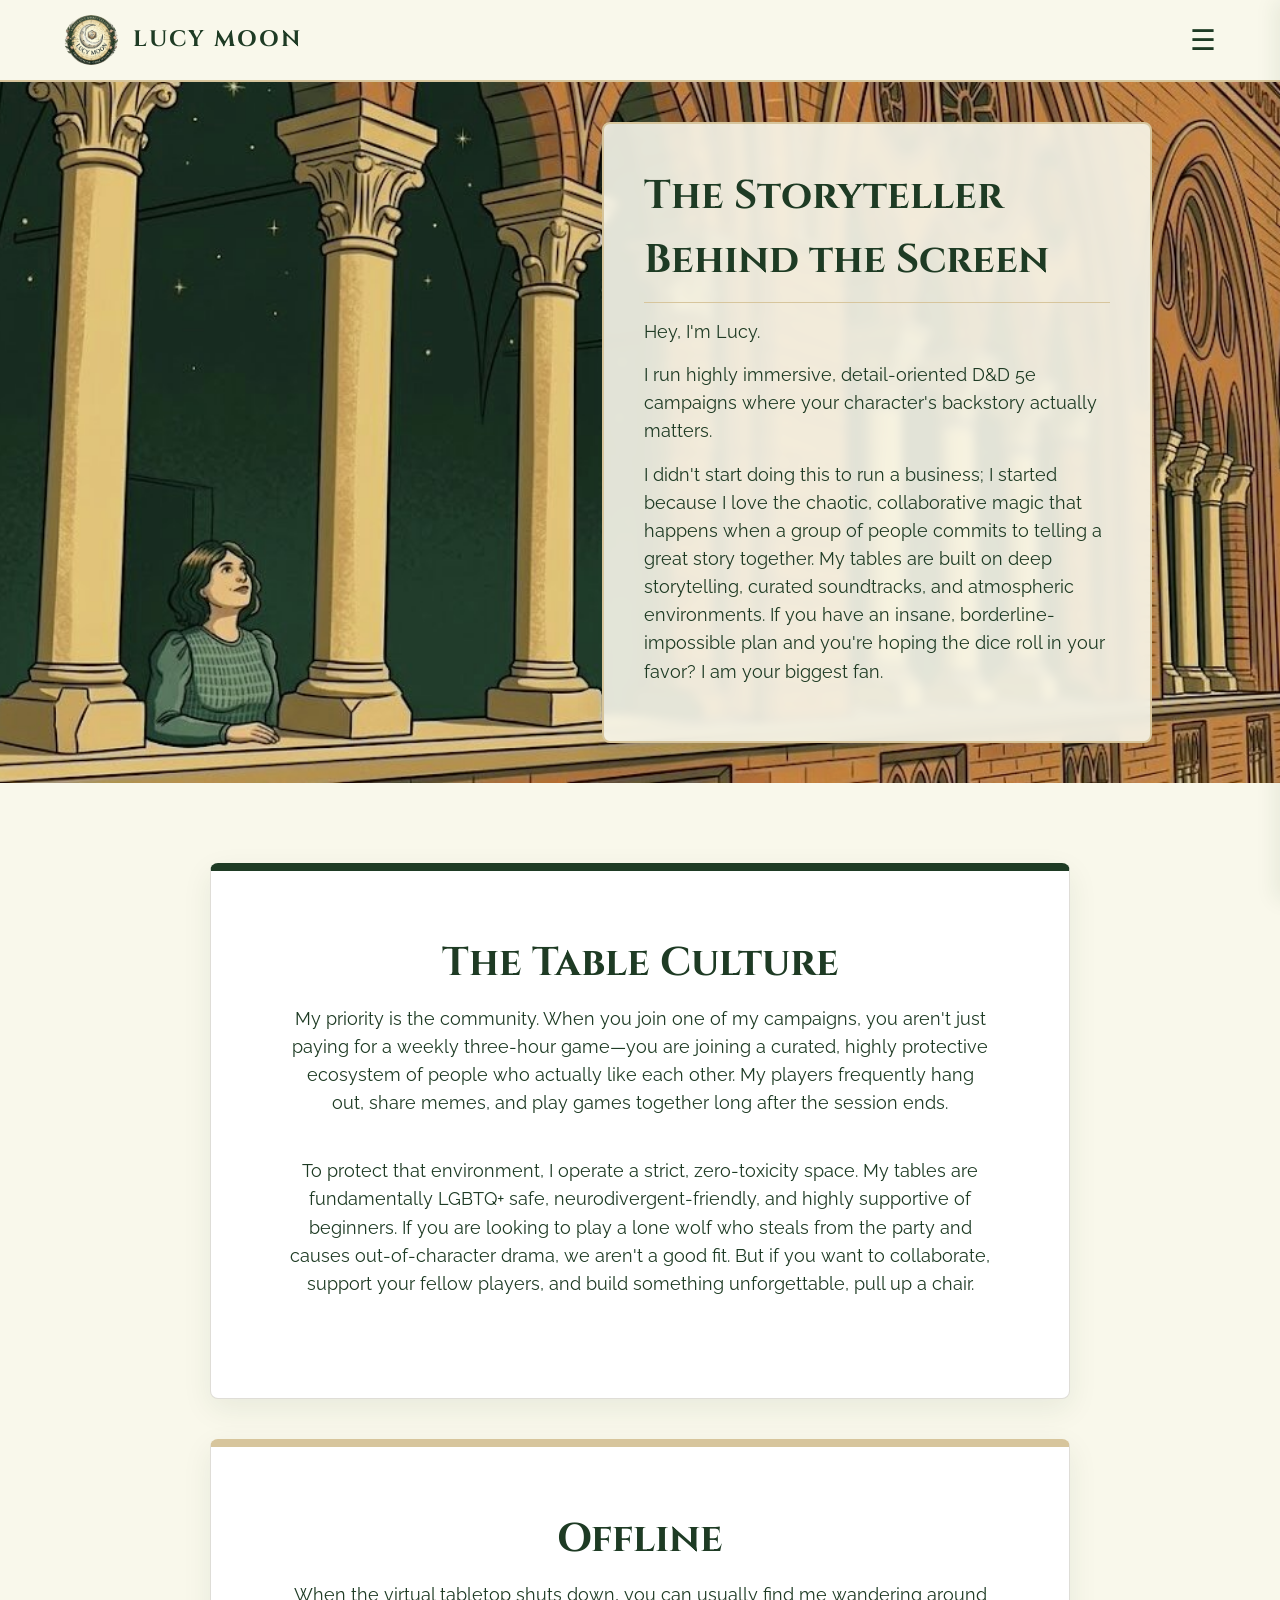
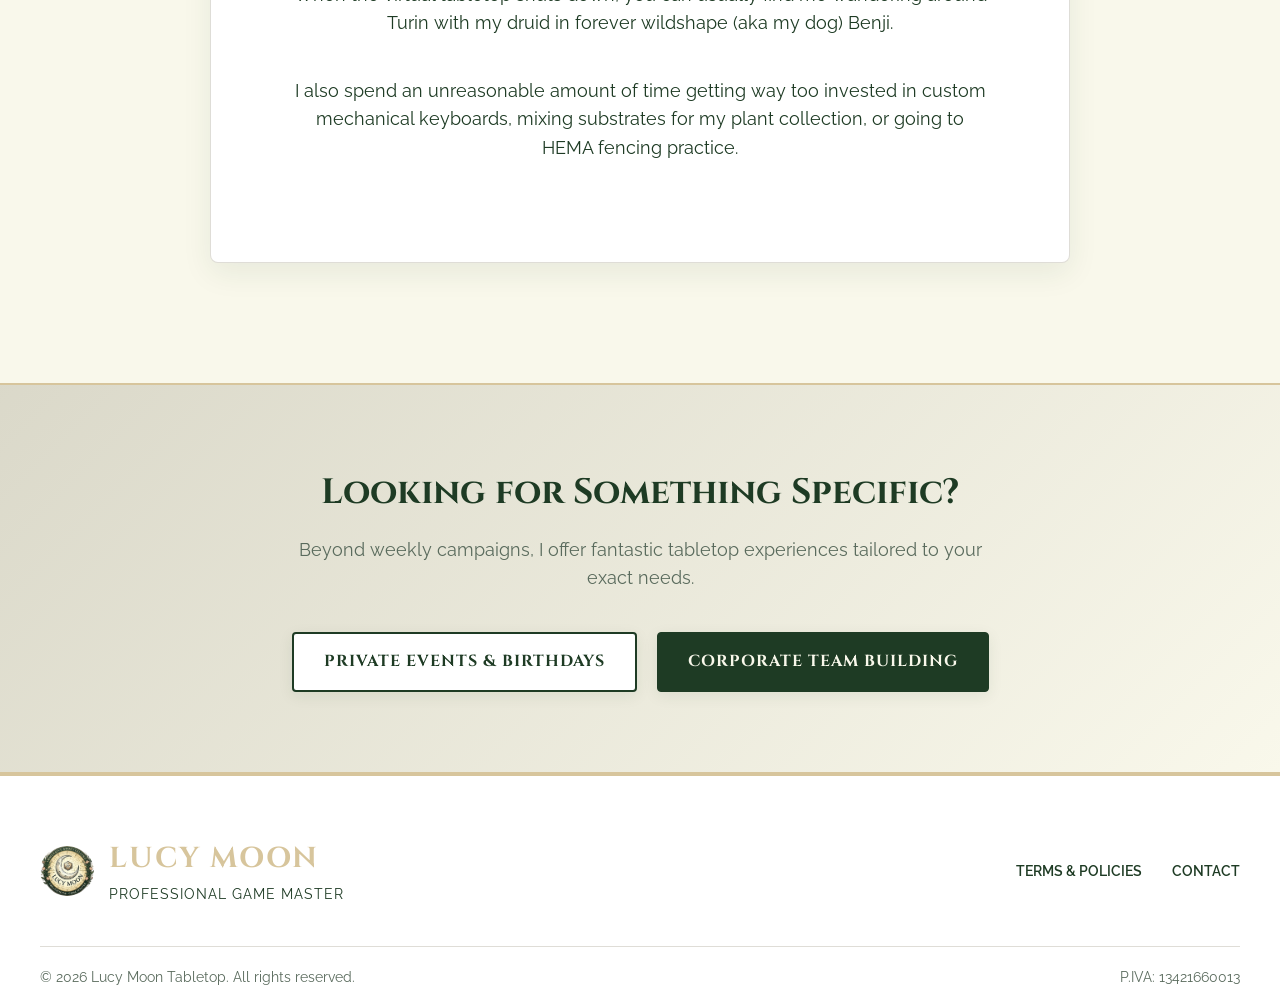
==== commit 987a8bf9: "Enhance website interactivity with waitlist modal, theme toggle, and updated navigation structure" ====
--- a/about.html
+++ b/about.html
@@ -1,141 +1,93 @@
 <!DOCTYPE html>
-<html lang="en">
+<html lang="en" data-theme="light">
 <head>
     <meta charset="UTF-8">
     <meta name="viewport" content="width=device-width, initial-scale=1.0">
-    <title>About Lucy Moon | Professional DM</title>
+    <title>Lucy Moon | Professional Game Master</title>
     <link rel="icon" type="image/png" href="lucy-favicon.png">
+    
+    <link rel="preconnect" href="https://fonts.googleapis.com">
+    <link rel="preconnect" href="https://fonts.gstatic.com" crossorigin>
     <link href="https://fonts.googleapis.com/css2?family=Cinzel:wght@500;700&family=Raleway:wght@300;400;600;700&display=swap" rel="stylesheet">
+    
     <link rel="stylesheet" href="style.css">
+
+    <!-- Umami Analytics -->
+    <script defer src="https://cloud.umami.is/script.js" data-website-id="41b2ca44-fd3a-4be9-8f79-754431b53675"></script>
 </head>
 <body>
 
-    <!-- Navigation Bar -->
-    <nav class="navbar">
-        <a href="index.html" class="logo">
-            <img src="lucy-logo.png" alt="Lucy Moon Professional Game Master Logo">
-            <span class="logo-text">LUCY MOON</span>
-        </a>
-        <ul class="nav-links">
-            <li><a href="index.html">Home</a></li>
-            <li><a href="about.html">About</a></li>
-            <li><a href="campaigns.html">Campaigns</a></li>
-            
-            <li class="dropdown">
-                <a href="#" class="dropbtn">Services ▾</a>
-                <div class="dropdown-content">
-                    <a href="corporate.html">Corporate & B2B</a>
-                    <a href="private-campaigns.html">Private Group Campaigns</a>
-                    <a href="private-events.html">Private Events & Birthdays</a>
-                </div>
-            </li>
-            
-            <li><a href="faq.html">FAQ</a></li>
-            <li><a href="index.html#campaigns" class="btn-primary-small">Join a Game!</a></li>
-        </ul>
-    </nav>
+<!-- Minimalist Static Header -->
+<nav class="navbar">
+    <a href="index.html" class="logo">
+        <img src="lucy-logo.png" alt="Lucy Moon Professional Game Master Logo">
+        <span class="logo-text">LUCY MOON</span>
+    </a>
+    
+    <div class="nav-actions">
+        <button id="drawer-open" class="nav-icon-btn" aria-label="Open Menu">☰</button>
+    </div>
+</nav>
 
-    <!-- About Hero Section -->
+<!-- Hidden Side Drawer -->
+<div id="nav-drawer" class="nav-drawer">
+    <button id="drawer-close" class="nav-icon-btn close-btn" aria-label="Close Menu">✕</button>
+    <button id="theme-toggle" class="nav-icon-btn" aria-label="Toggle Theme">Dark mode 🌓 Light mode</button>
+    <ul class="nav-links">
+        <li><a href="index.html">Home</a></li>
+        <li><a href="about.html">About</a></li>
+        <li><a href="campaigns.html">Campaigns</a></li>
+        <li><a href="private-campaigns.html">Private Campaigns</a></li>
+        <li><a href="corporate.html">Corporate & B2B</a></li>
+        <li><a href="faq.html">FAQ</a></li>
+        <li style="margin-top: 20px;"><a href="campaigns.html" class="btn-primary-small full-width">Join a Game!</a></li>
+    </ul>
+</div>
+
+<!-- Darkening Overlay -->
+<div id="drawer-overlay" class="drawer-overlay"></div>
+
+    <!-- About Hero Section (The Hook) -->
     <header class="about-hero">
         <div class="about-textbox">
             <h1>The Storyteller Behind the Screen</h1>
-            <p>Heyy heyy! Glad to see you here.</p>
-            <p>I've been DMing for 3 years, starting with some friends and then at my local game store where I absorbed the rules like a sponge. My players describe me as <strong>detail-oriented, immersive, and relaxed.</strong></p>
-            <p>I specialize in getting players into the right mindset through deep storytelling, carefully curated music, and atmospheric lighting. To me, the point is telling a fun story together, so go all out with your crazy plans!</p>
+            <p>Hey, I'm Lucy.</p>
+            <p>I run highly immersive, detail-oriented D&D 5e campaigns where your character's backstory actually matters.</p>
+            <p>I didn't start doing this to run a business; I started because I love the chaotic, collaborative magic that happens when a group of people commits to telling a great story together. My tables are built on deep storytelling, curated soundtracks, and atmospheric environments. If you have an insane, borderline-impossible plan and you're hoping the dice roll in your favor? I am your biggest fan.</p>
         </div>
     </header>
 
-    <!-- DM Stat Block (From your SPG Tags) -->
-    <section class="stat-block-section">
-        <div class="stat-container">
-            <div class="stat-category">
-                <h4>Languages</h4>
-                <div class="tag-group">
-                    <span class="tag">English</span>
-                    <span class="tag">Italian</span>
-                    <span class="tag">French</span>
-                    <span class="tag">Arabic</span>
-                </div>
-            </div>
-            <div class="stat-category">
-                <h4>Game Systems</h4>
-                <div class="tag-group">
-                    <span class="tag">D&D 5e</span>
-                    <span class="tag">Alice is Missing</span>
-                    <span class="tag">Fiasco</span>
-                    <span class="tag">Dialect</span>
-                </div>
-            </div>
-            <div class="stat-category">
-                <h4>Table Identity</h4>
-                <div class="tag-group">
-                    <span class="tag">LGBTQ+ Safe Space</span>
-                    <span class="tag">Neurodivergent Friendly</span>
-                    <span class="tag">Beginner Friendly</span>
-                </div>
-            </div>
+    <!-- The Filter (Magnet & Repellent) -->
+    <section class="corporate-section" style="padding-top: 80px; padding-bottom: 40px;">
+        <div class="corporate-card">
+            <h2 class="corporate-title">The Table Culture</h2>
+            <p>My priority is the community. When you join one of my campaigns, you aren't just paying for a weekly three-hour game—you are joining a curated, highly protective ecosystem of people who actually like each other. My players frequently hang out, share memes, and play games together long after the session ends.</p>
+            <p>To protect that environment, I operate a strict, zero-toxicity space. My tables are fundamentally LGBTQ+ safe, neurodivergent-friendly, and highly supportive of beginners. If you are looking to play a lone wolf who steals from the party and causes out-of-character drama, we aren't a good fit. But if you want to collaborate, support your fellow players, and build something unforgettable, pull up a chair.</p>
         </div>
     </section>
 
-    <!-- Detailed GM Philosophy Grid -->
-    <section class="gm-stats-section">
-        <h2 class="section-title">My Table Philosophy</h2>
-        <div class="grid-container">
-            
-            <div class="campaign-card">
-                <div class="card-header">
-                    <h3>Playstyle & Mechanics</h3>
-                </div>
-                <p class="card-details"><strong>Balance:</strong> I love a healthy mix of roleplay and combat, adapting to whatever needs the players have.</p>
-                <p class="card-details"><strong>Rules:</strong> Necessary, but occasionally taken with a grain of salt if breaking them benefits the story or the "Rule of Cool."</p>
-                <p class="card-details"><strong>Min/Maxing:</strong> I advise against it. Balancing encounters for a min/maxed player puts the rest of the party at risk, and keeping things easy makes the game boring.</p>
-            </div>
-
-            <div class="campaign-card">
-                <div class="card-header">
-                    <h3>The Ideal Table</h3>
-                </div>
-                <p class="card-details"><strong>Engagement:</strong> I love players who are engaged in the narrative and provide their own unique take on the world.</p>
-                <p class="card-details"><strong>The Spotlight:</strong> I strive to give everyone a fair shot at the spotlight. Truly cinematic moments happen when players respect each other's moments without trying to hijack them.</p>
-                <p class="card-details"><strong>Creativity:</strong> Have an insane plan and hope the dice roll in your favor? I love it. Succeeding or failing is just part of our unique story.</p>
-            </div>
-            
+    <!-- The Human Element -->
+    <section class="corporate-section" style="padding-top: 0;">
+        <div class="corporate-card" style="border-top-color: var(--accent-secondary);">
+            <h2 class="corporate-title">Offline</h2>
+            <p>When the virtual tabletop shuts down, you can usually find me wandering around Turin with my druid in forever wildshape (aka my dog) Benji.</p>
+            <p>I also spend an unreasonable amount of time getting way too invested in custom mechanical keyboards, mixing substrates for my plant collection, or going to HEMA fencing practice.</p>
         </div>
     </section>
 
-<section class="community-banner">
-            <h2>More Than Just a Game</h2>
-            <p>When you book a seat at my table, you aren't just joining a campaign—you are joining a highly curated, incredibly welcoming private Discord community. We are a toxic-free, inclusive space dedicated to the joy of collaborative storytelling.</p>
-            
-            <div class="community-features">
-                <div class="comm-feature">
-                    <h4>The Private Tavern</h4>
-                    <p style="font-size: 0.95rem; margin-bottom: 0;">Hang out, share memes, and talk lore with players from all my campaigns between sessions.</p>
-                </div>
-                <div class="comm-feature">
-                    <h4>Zero Toxicity</h4>
-                    <p style="font-size: 0.95rem; margin-bottom: 0;">I strictly curate this space. No problematic behavior, just kind, sweet people who love TTRPGs.</p>
-                </div>
-                <div class="comm-feature">
-                    <h4>Direct Access</h4>
-                    <p style="font-size: 0.95rem; margin-bottom: 0;">Get direct access to me for character building, backstory weaving, and mechanical advice.</p>
-                </div>
-            </div>
-        </section>
-
-    <!-- Call to Action: Next Steps -->
+    <!-- Call to Action -->
     <section class="about-cta-section">
         <div class="cta-container">
             <h2>Looking for Something Specific?</h2>
             <p>Beyond weekly campaigns, I offer fantastic tabletop experiences tailored to your exact needs.</p>
             <div class="cta-buttons">
+                <a href="mailto:lucymoontabletop@gmail.com?subject=Private%20Event%20Inquiry" class="btn-secondary">Private Events & Birthdays</a>
                 <a href="index.html#corporate" class="btn-primary">Corporate Team Building</a>
-                <a href="mailto:booking@lucymoontabletop.com?subject=Private%20Event%20Inquiry" class="btn-secondary">Private Events & Birthdays</a>
             </div>
         </div>
     </section>
 
-<footer class="footer">
+    <footer class="footer">
         <div class="footer-container">
             <div class="footer-brand">
                 <img src="lucy-logo.png" alt="Lucy Moon Seal">
@@ -147,7 +99,7 @@
             
             <div class="footer-links">
                 <a href="policies.html">Terms & Policies</a>
-                <a href="mailto:booking@lucymoontabletop.com">Contact</a>
+                <a href="mailto:lucymoontabletop@gmail.com">Contact</a>
             </div>
         </div>
         
@@ -157,5 +109,6 @@
         </div>
     </footer>
 
+<script src="scripts.js"></script>
 </body>
 </html>
--- a/style.css
+++ b/style.css
@@ -1,131 +1,221 @@
-/* --- GLOBAL VARIABLES & RESET --- */
+/* --- GLOBAL VARIABLES & THEMING --- */
 :root {
-    --ivory: #F9F8EB;
-    --peach-fuzz: #FDCFB4; 
-    --pale-oak: #D7C59C;
-    --grey-olive: #94907C;
-    --forest-green: #1E3B24; 
+    /* Light Theme (Ivory, Sage, Gold) */
+    --bg-base: #F9F8EB; 
+    --bg-card: #FFFFFF;
+    --bg-overlay: rgba(249, 248, 235, 0.90);
+    --bg-modal: #fafafa;
     
+    --text-primary: #1E3B24; 
+    --text-secondary: #5a6b5d; 
+    --text-inverse: #F9F8EB;
+    
+    --accent-primary: #1E3B24; 
+    --accent-secondary: #D7C59C; 
+    --accent-highlight: #FDCFB4; 
+    
+    --border-subtle: rgba(148, 144, 124, 0.3);
+    --shadow-color: rgba(30, 59, 36, 0.08);
+
     --font-heading: 'Cinzel', serif;
     --font-body: 'Raleway', sans-serif;
 }
 
+[data-theme="dark"] {
+    /* Dark Theme (Regal Midnight, Emerald, Gold) */
+    --bg-base: #0B0E14;
+    --bg-card: #151A22;
+    --bg-overlay: rgba(11, 14, 20, 0.85);
+    --bg-modal: #1C232D;
+    
+    --text-primary: #EAE6D7;
+    --text-secondary: #949BA5;
+    --text-inverse: #0B0E14;
+    
+    --accent-primary: #235C4C; 
+    --accent-secondary: #D4AF37; 
+    --accent-highlight: #70448A; 
+    
+    --border-subtle: rgba(212, 175, 55, 0.2);
+    --shadow-color: rgba(0, 0, 0, 0.6);
+}
+
+/* --- RESET & BASE --- */
 * { margin: 0; padding: 0; box-sizing: border-box; }
-body { background-color: var(--ivory); color: var(--forest-green); font-family: var(--font-body); line-height: 1.6; }
-h1, h2, h3, h4, h5, h6 { font-family: var(--font-heading); color: var(--forest-green); }
-
-/* --- NAVIGATION BAR --- */
+
+body { 
+    background-color: var(--bg-base); 
+    color: var(--text-primary); 
+    font-family: var(--font-body); 
+    line-height: 1.6; 
+    transition: background-color 0.4s ease, color 0.4s ease;
+}
+
+h1, h2, h3, h4, h5, h6 { 
+    font-family: var(--font-heading); 
+    color: var(--text-primary); 
+    transition: color 0.4s ease;
+}
+
+/* --- NAVIGATION BAR & DRAWER --- */
 .navbar {
     display: flex;
     justify-content: space-between;
     align-items: center;
-    padding: 20px 10%;
-    background-color: var(--ivory);
-    border-bottom: 2px solid var(--pale-oak);
-    box-shadow: 0 4px 10px rgba(30, 59, 36, 0.08); 
-}
+    padding: 15px 5%;
+    background-color: var(--bg-base);
+    border-bottom: 2px solid var(--accent-secondary);
+    box-shadow: 0 4px 10px var(--shadow-color); 
+    transition: background-color 0.4s ease, border-color 0.4s ease;
+}
+
 .logo {
     display: flex;
     align-items: center;
     gap: 15px; 
     text-decoration: none;
-}
+    z-index: 901;
+}
+
 .logo img {
-    max-height: 60px; 
+    max-height: 50px; 
     width: auto;
     border-radius: 50%;
-    transition: transform 0.3s ease;
-}
+    transition: transform 0.4s ease;
+}
+
 .logo-text {
     font-family: var(--font-heading);
-    font-size: 1.5rem;
+    font-size: 1.4rem;
     font-weight: 700;
-    color: var(--forest-green);
+    color: var(--text-primary);
     letter-spacing: 2px;
-    transition: color 0.3s ease;
-}
+    transition: color 0.4s ease;
+}
+
 .logo:hover img { transform: scale(1.05); }
-.logo:hover .logo-text { color: var(--pale-oak); }
+.logo:hover .logo-text { color: var(--accent-secondary); }
+
+.nav-actions {
+    display: flex;
+    align-items: center;
+    gap: 20px;
+}
+
+.nav-icon-btn {
+    background: none;
+    border: none;
+    color: var(--text-primary);
+    font-size: 1.8rem;
+    cursor: pointer;
+    transition: color 0.3s ease, transform 0.2s ease;
+    display: flex;
+    align-items: center;
+    justify-content: center;
+}
+
+.nav-icon-btn:hover {
+    color: var(--accent-secondary);
+    transform: scale(1.1);
+}
+
+/* Drawer Core */
+.nav-drawer {
+    position: fixed;
+    top: 0;
+    right: -350px; /* Hidden off-screen by default */
+    width: 350px;
+    max-width: 100vw;
+    height: 100vh;
+    background-color: var(--bg-card);
+    box-shadow: -5px 0 20px var(--shadow-color);
+    z-index: 1000;
+    padding: 80px 40px 40px 40px;
+    transition: right 0.4s cubic-bezier(0.25, 0.46, 0.45, 0.94), background-color 0.4s ease;
+    overflow-y: auto;
+}
+
+.nav-drawer.active {
+    right: 0;
+}
+
+/* Drawer Theme Toggle Styling */
+#theme-toggle {
+    font-family: var(--font-body);
+    font-size: 0.95rem;
+    font-weight: 600;
+    text-transform: uppercase;
+    letter-spacing: 1px;
+    color: var(--text-secondary);
+    width: 100%;
+    justify-content: flex-start;
+    padding-bottom: 20px;
+    margin-bottom: 10px;
+    border-bottom: 1px solid var(--border-subtle);
+    border-radius: 0;
+}
+
+#theme-toggle:hover {
+    transform: none; /* Overrides the bouncing scale effect of standard icons */
+    color: var(--text-primary);
+}
+
+.close-btn {
+    position: absolute;
+    top: 20px;
+    right: 25px;
+    font-size: 2rem;
+}
 
 .nav-links {
     list-style: none;
     display: flex;
-    align-items: center;
-    gap: 30px;
-}
+    flex-direction: column;
+    gap: 25px;
+}
+
 .nav-links a {
     text-decoration: none;
-    color: var(--forest-green);
-    font-weight: 600;
-    font-size: 0.9rem;
-    text-transform: uppercase;
-    transition: all 0.3s ease;
-}
-.nav-links a:hover {
-    color: var(--pale-oak);
-}
-
-/* --- DROPDOWN MENU --- */
-.dropdown {
-    position: relative;
-    display: inline-block;
-}
-
-.dropdown-content {
-    display: none;
-    position: absolute;
-    background-color: #FFFFFF; 
-    min-width: 240px;
-    box-shadow: 0 8px 20px rgba(30, 59, 36, 0.1);
-    border: 1px solid var(--pale-oak);
-    border-radius: 6px;
-    z-index: 100; 
-    overflow: hidden;
-    margin-top: 15px; 
-}
-
-.dropdown-content a {
-    color: var(--forest-green);
-    padding: 15px 20px;
-    text-decoration: none;
-    display: block;
-    text-align: left;
-    font-size: 0.85rem;
+    color: var(--text-primary);
+    font-family: var(--font-heading);
     font-weight: 700;
+    font-size: 1.2rem;
     text-transform: uppercase;
     letter-spacing: 1px;
-    border-bottom: 1px solid rgba(148, 144, 124, 0.2);
-    transition: all 0.3s ease;
-}
-
-.dropdown-content a:last-child {
-    border-bottom: none; 
-}
-
-.dropdown-content a:hover {
-    background-color: var(--pale-oak);
-    color: var(--forest-green);
-    padding-left: 25px; 
-}
-
-.dropdown:hover .dropdown-content {
+    transition: color 0.3s ease, padding-left 0.3s ease;
     display: block;
-}
-
-.dropdown::after {
-    content: '';
-    position: absolute;
-    top: 100%;
+    border-bottom: 1px solid var(--border-subtle);
+    padding-bottom: 10px;
+}
+
+.nav-links a:hover:not(.btn-primary-small) {
+    color: var(--accent-secondary);
+    padding-left: 15px;
+}
+
+.nav-links a.btn-primary-small {
+    border-bottom: none;
+    padding-bottom: 15px;
+}
+
+/* Darkening Overlay */
+.drawer-overlay {
+    position: fixed;
+    top: 0;
     left: 0;
-    width: 100%;
-    height: 15px;
-}
-
-.nav-links a.btn-primary-small {
-    color: var(--ivory);
-}
-.nav-links a.btn-primary-small:hover {
-    color: var(--forest-green);
+    width: 100vw;
+    height: 100vh;
+    background-color: rgba(0, 0, 0, 0.6);
+    backdrop-filter: blur(3px);
+    opacity: 0;
+    visibility: hidden;
+    z-index: 950;
+    transition: opacity 0.4s ease, visibility 0.4s ease;
+}
+
+.drawer-overlay.active {
+    opacity: 1;
+    visibility: visible;
 }
 
 /* --- BUTTONS --- */
@@ -144,36 +234,57 @@
     transition: all 0.3s ease;
     cursor: pointer;
 }
-.btn-primary-small {
-    padding: 10px 20px;
-    font-size: 0.9rem;
-}
+
+.btn-primary-small { padding: 10px 20px; font-size: 0.9rem; }
 
 .btn-primary, .btn-primary-small {
-    background-color: var(--forest-green);
-    color: var(--ivory);
-    border: 1px solid var(--forest-green);
-    box-shadow: 0 4px 15px rgba(30, 59, 36, 0.2);
-}
+    background-color: var(--accent-primary);
+    color: var(--bg-base);
+    border: 1px solid var(--accent-primary);
+    box-shadow: 0 4px 15px var(--shadow-color);
+}
+
+.nav-links a.btn-primary-small { color: var(--bg-base); }
+.nav-links a.btn-primary-small:hover { color: var(--text-inverse); }
+
+.btn-secondary {
+    background-color: var(--bg-card);
+    color: var(--text-primary);
+    border: 2px solid var(--accent-primary);
+    box-shadow: 0 4px 15px var(--shadow-color);
+}
+
+/* Distinct Hover Effects */
 .btn-primary:hover, .btn-primary-small:hover {
-    background-color: var(--pale-oak);
-    color: var(--forest-green);
-    border: 1px solid var(--pale-oak);
-    transform: translateY(-2px);
-}
-
-.btn-secondary {
-    background-color: var(--ivory);
-    color: var(--forest-green);
-    border: 2px solid var(--forest-green);
-    box-shadow: 0 4px 15px rgba(0, 0, 0, 0.1);
-}
+    transform: translateY(-3px) scale(1.02);
+    box-shadow: 0 8px 25px var(--shadow-color);
+    filter: brightness(1.2);
+}
+
 .btn-secondary:hover {
-    background-color: var(--forest-green);
-    color: var(--ivory);
-    transform: translateY(-2px);
-}
+    color: var(--accent-secondary);
+    border-color: var(--accent-secondary);
+    transform: translateY(-3px) scale(1.02);
+    box-shadow: 0 8px 25px var(--shadow-color);
+}
+
 .full-width { display: flex; width: 100%; }
+
+/* --- TYPEWRITER EFFECT --- */
+.typewriter-text {
+    color: var(--accent-secondary);
+}
+
+.typewriter-cursor {
+    color: var(--accent-secondary);
+    font-weight: 700;
+    animation: blinkCursor 0.8s infinite;
+}
+
+@keyframes blinkCursor {
+    0%, 100% { opacity: 1; }
+    50% { opacity: 0; }
+}
 
 /* --- HERO SECTION --- */
 .hero {
@@ -187,13 +298,16 @@
     background-position: center bottom;
     background-repeat: no-repeat;
 }
+
 .hero::before {
     content: '';
     position: absolute;
     top: 0; left: 0; right: 0; bottom: 0;
-    background: linear-gradient(to right, rgba(249, 248, 235, 0.95) 0%, rgba(249, 248, 235, 0.7) 45%, rgba(249, 248, 235, 0) 80%);
+    background: linear-gradient(to right, var(--bg-overlay) 0%, var(--bg-overlay) 45%, transparent 80%);
     z-index: 1;
-}
+    transition: background 0.4s ease;
+}
+
 .hero-content-wide {
     position: relative;
     z-index: 2;
@@ -203,18 +317,22 @@
     width: 100%;
     gap: 40px;
 }
+
 .hero-text-left { flex: 1; max-width: 650px; }
+
 .hero-text-left h1 {
-    color: var(--forest-green);
+    color: var(--text-primary);
     font-size: 4rem;
     line-height: 1.1;
     margin-bottom: 20px;
 }
+
 .hero-text-left .subtitle {
-    color: var(--grey-olive);
+    color: var(--text-secondary);
     font-size: 1.25rem;
     font-weight: 600;
 }
+
 .hero-buttons-right {
     display: flex;
     flex-direction: column;
@@ -224,70 +342,78 @@
 
 /* --- PATTERN BACKGROUNDS --- */
 .pattern-bg {
-    /* Washes the pattern with an 85% Ivory overlay so it stays delicate */
-    background-image: linear-gradient(rgba(249, 248, 235, 0.85), rgba(249, 248, 235, 0.85)), url('wallpaper.png');
+    background-image: linear-gradient(var(--bg-overlay), var(--bg-overlay)), url('wallpaper.png');
     background-size: 400px;
     background-repeat: repeat;
     background-position: center;
+    transition: background-image 0.4s ease;
 }
 
 .pattern-page {
-    background-image: linear-gradient(rgba(249, 248, 235, 0.85), rgba(249, 248, 235, 0.85)), url('wallpaper.png');
+    background-image: linear-gradient(var(--bg-overlay), var(--bg-overlay)), url('wallpaper.png');
     background-size: 400px;
     background-repeat: repeat;
-    background-attachment: fixed; /* Creates a premium parallax scrolling effect */
+    background-attachment: fixed; 
+    transition: background-image 0.4s ease;
 }
 
 /* --- CAMPAIGNS SECTION --- */
 .campaign-section { padding: 80px 20px; max-width: 1200px; margin: 0 auto; }
+
 .section-title {
     font-family: var(--font-heading);
     font-size: 2.5rem;
-    color: var(--forest-green);
+    color: var(--text-primary);
     text-align: center;
     margin-bottom: 50px;
     letter-spacing: 1px;
 }
+
 .grid-container {
     display: grid;
     grid-template-columns: repeat(auto-fit, minmax(300px, 1fr));
     gap: 30px;
 }
+
 .campaign-card {
-    background-color: #FFFFFF; 
-    color: var(--forest-green);
+    background-color: var(--bg-card); 
+    color: var(--text-primary);
     padding: 30px;
     border-radius: 8px;
-    border: 1px solid var(--grey-olive);
-    box-shadow: 0 4px 10px rgba(30, 59, 36, 0.05);
-    transition: transform 0.3s ease;
-}
+    border: 1px solid var(--border-subtle);
+    box-shadow: 0 4px 10px var(--shadow-color);
+    transition: transform 0.4s ease, box-shadow 0.4s ease, background-color 0.4s ease, border-color 0.4s ease;
+}
+
 .campaign-card:hover {
     transform: translateY(-5px);
-    box-shadow: 0 10px 20px rgba(30, 59, 36, 0.15);
-    border-color: var(--pale-oak);
-}
+    box-shadow: 0 10px 20px var(--shadow-color);
+    border-color: var(--accent-secondary);
+}
+
 .card-header {
     display: flex;
     justify-content: space-between;
     align-items: center;
     margin-bottom: 20px;
-    border-bottom: 1px solid rgba(148, 144, 124, 0.3); 
+    border-bottom: 1px solid var(--border-subtle); 
     padding-bottom: 10px;
 }
+
 .card-header h3 {
     font-family: var(--font-heading);
-    color: var(--forest-green);
+    color: var(--text-primary);
     font-size: 1.4rem;
 }
+
 .badge {
     display: inline-flex;
     align-items: center;
     justify-content: center;
-    text-align: center;     /* NEW: Centers the text perfectly if it wraps */
-    flex-shrink: 0;         /* NEW: Stops long titles from squishing it */
-    background-color: var(--forest-green);
-    color: var(--ivory);
+    text-align: center;    
+    flex-shrink: 0;        
+    background-color: var(--accent-primary);
+    color: var(--text-inverse);
     font-size: 0.75rem;
     padding: 6px 12px;
     border-radius: 4px;
@@ -295,15 +421,18 @@
     font-weight: 700;
     letter-spacing: 1px;
 }
+
 .badge.one-shot {
-    background-color: var(--peach-fuzz);
-    color: var(--forest-green);
-}
+    background-color: var(--accent-highlight);
+    color: var(--text-primary);
+}
+
 .card-details { font-size: 0.95rem; margin-bottom: 10px; }
+
 .card-price {
     font-size: 1.2rem;
     font-weight: 700;
-    color: var(--forest-green);
+    color: var(--text-primary);
     margin: 20px 0;
     text-align: center;
 }
@@ -311,92 +440,128 @@
 /* --- TESTIMONIALS SECTION --- */
 .testimonials-section { padding: 80px 20px; max-width: 1200px; margin: 0 auto; }
 .testimonials-header { text-align: center; margin-bottom: 50px; }
+
 .rating-banner {
-    background-color: #FFFFFF;
-    border: 2px solid var(--pale-oak);
+    background-color: var(--bg-card);
+    border: 2px solid var(--accent-secondary);
     border-radius: 8px;
     padding: 20px 30px;
     display: inline-block;
     margin-top: -20px;
-    box-shadow: 0 4px 15px rgba(30, 59, 36, 0.08);
-}
+    box-shadow: 0 4px 15px var(--shadow-color);
+    transition: background-color 0.4s ease;
+}
+
 .stars {
-    color: var(--pale-oak);
+    color: var(--accent-secondary);
     font-size: 2rem;
     letter-spacing: 2px;
     margin-bottom: 5px;
 }
+
 .rating-text {
     font-family: var(--font-heading);
-    color: var(--forest-green);
+    color: var(--text-primary);
     font-size: 1.1rem;
     margin-bottom: 15px;
 }
+
 .proficiency-tags { display: flex; justify-content: center; flex-wrap: wrap; gap: 10px; }
+
 .reviews-grid {
     display: grid;
     grid-template-columns: repeat(auto-fit, minmax(320px, 1fr));
     gap: 30px;
 }
+
 .testimonial-card {
-    background-color: #FFFFFF;
-    border: 1px solid rgba(148, 144, 124, 0.3);
+    background-color: var(--bg-card);
+    border: 1px solid var(--border-subtle);
     padding: 30px;
     border-radius: 8px;
-    transition: all 0.3s ease;
+    transition: all 0.4s ease;
     display: flex;
     flex-direction: column;
-    box-shadow: 0 4px 10px rgba(30, 59, 36, 0.04);
-}
+    box-shadow: 0 4px 10px var(--shadow-color);
+}
+
 .testimonial-card:hover {
-    border-color: var(--pale-oak);
+    border-color: var(--accent-secondary);
     transform: translateY(-5px);
-    box-shadow: 0 10px 20px rgba(30, 59, 36, 0.1);
-}
+    box-shadow: 0 10px 20px var(--shadow-color);
+}
+
 .stars-small {
-    color: var(--pale-oak);
+    color: var(--accent-secondary);
     font-size: 1.2rem;
     margin-bottom: 15px;
 }
+
 .quote {
     font-size: 1rem;
     font-style: italic;
-    color: var(--grey-olive);
+    color: var(--text-secondary);
     margin-bottom: 25px;
     flex-grow: 1;
     line-height: 1.7;
 }
+
 .author {
     font-family: var(--font-heading);
     font-size: 1.1rem;
     font-weight: 700;
-    color: var(--forest-green); 
+    color: var(--text-primary); 
     margin-bottom: 5px;
 }
-.session-count { font-size: 0.85rem; color: var(--pale-oak); text-transform: uppercase; letter-spacing: 1px; font-weight: bold; }
+
+.session-count { 
+    font-size: 0.85rem; 
+    color: var(--accent-secondary); 
+    text-transform: uppercase; 
+    letter-spacing: 1px; 
+    font-weight: bold; 
+}
 
 /* --- CORPORATE SECTION --- */
 .corporate-section { padding: 80px 20px 120px 20px; max-width: 900px; margin: 0 auto; }
+
 .corporate-card {
-    background-color: #FFFFFF;
-    color: var(--forest-green);
+    background-color: var(--bg-card);
+    color: var(--text-primary);
     padding: 60px 40px;
     border-radius: 8px;
     text-align: center;
-    box-shadow: 0 10px 30px rgba(30, 59, 36, 0.08);
-    border-top: 8px solid var(--forest-green);
-    border-left: 1px solid rgba(148, 144, 124, 0.3);
-    border-right: 1px solid rgba(148, 144, 124, 0.3);
-    border-bottom: 1px solid rgba(148, 144, 124, 0.3);
-}
+    box-shadow: 0 10px 30px var(--shadow-color);
+    border-top: 8px solid var(--accent-primary);
+    border-left: 1px solid var(--border-subtle);
+    border-right: 1px solid var(--border-subtle);
+    border-bottom: 1px solid var(--border-subtle);
+    transition: background-color 0.4s ease;
+}
+
 .corporate-title {
     font-family: var(--font-heading);
-    color: var(--forest-green);
+    color: var(--text-primary);
     font-size: 2.5rem;
     margin-bottom: 10px;
 }
-.corporate-subtitle { font-size: 1.2rem; font-weight: 600; margin-bottom: 30px; text-transform: uppercase; letter-spacing: 1px; color: var(--grey-olive); }
-.corporate-card p { margin-bottom: 40px; font-size: 1.1rem; max-width: 700px; margin-left: auto; margin-right: auto; }
+
+.corporate-subtitle { 
+    font-size: 1.2rem; 
+    font-weight: 600; 
+    margin-bottom: 30px; 
+    text-transform: uppercase; 
+    letter-spacing: 1px; 
+    color: var(--text-secondary); 
+}
+
+.corporate-card p { 
+    margin-bottom: 40px; 
+    font-size: 1.1rem; 
+    max-width: 700px; 
+    margin-left: auto; 
+    margin-right: auto; 
+}
 
 /* --- ABOUT PAGE HERO --- */
 .about-hero {
@@ -409,46 +574,55 @@
     background-size: cover;
     background-position: center;
 }
+
 .about-textbox {
-    background-color: rgba(249, 248, 235, 0.95);
-    border: 2px solid var(--pale-oak);
+    background-color: var(--bg-overlay);
+    border: 2px solid var(--accent-secondary);
     border-radius: 8px;
     padding: 40px;
     max-width: 550px;
-    box-shadow: 0 10px 30px rgba(30, 59, 36, 0.15);
+    box-shadow: 0 10px 30px var(--shadow-color);
     backdrop-filter: blur(5px); 
-}
+    transition: background-color 0.4s ease;
+}
+
 .about-textbox h1 {
     font-size: 2.5rem;
     margin-bottom: 15px;
-    border-bottom: 1px solid var(--pale-oak);
+    border-bottom: 1px solid var(--accent-secondary);
     padding-bottom: 10px;
-    color: var(--forest-green);
-}
-.about-textbox p { margin-bottom: 15px; font-size: 1.1rem; color: var(--forest-green); }
+    color: var(--text-primary);
+}
+
+.about-textbox p { margin-bottom: 15px; font-size: 1.1rem; color: var(--text-primary); }
 .gm-stats-section { padding: 80px 20px; max-width: 1200px; margin: 0 auto; }
 
 /* --- ABOUT PAGE: STAT BLOCK --- */
 .stat-block-section {
-    background-color: #FFFFFF;
+    background-color: var(--bg-card);
     padding: 40px 20px;
-    border-top: 1px solid rgba(148, 144, 124, 0.3);
-    border-bottom: 1px solid rgba(148, 144, 124, 0.3);
-}
+    border-top: 1px solid var(--border-subtle);
+    border-bottom: 1px solid var(--border-subtle);
+    transition: background-color 0.4s ease;
+}
+
 .stat-container { display: flex; justify-content: space-between; flex-wrap: wrap; gap: 30px; max-width: 1000px; margin: 0 auto; }
+
 .stat-category h4 {
-    color: var(--forest-green);
+    color: var(--text-primary);
     font-family: var(--font-heading);
     font-size: 1.2rem;
     margin-bottom: 15px;
     text-transform: uppercase;
     letter-spacing: 1px;
 }
+
 .tag-group { display: flex; flex-wrap: wrap; gap: 10px; }
+
 .tag {
-    background-color: rgba(215, 197, 156, 0.2); 
-    border: 1px solid var(--pale-oak);
-    color: var(--forest-green);
+    background-color: var(--border-subtle); 
+    border: 1px solid var(--accent-secondary);
+    color: var(--text-primary);
     padding: 6px 14px;
     border-radius: 20px;
     font-size: 0.85rem;
@@ -458,13 +632,14 @@
 /* --- ABOUT PAGE: CALL TO ACTION --- */
 .about-cta-section {
     padding: 80px 20px;
-    background: linear-gradient(135deg, rgba(215, 197, 156, 0.3) 0%, var(--ivory) 100%);
+    background: linear-gradient(135deg, var(--border-subtle) 0%, var(--bg-base) 100%);
     text-align: center;
-    border-top: 2px solid var(--pale-oak);
-}
+    border-top: 2px solid var(--accent-secondary);
+}
+
 .cta-container { max-width: 700px; margin: 0 auto; }
-.cta-container h2 { font-size: 2.2rem; margin-bottom: 15px; color: var(--forest-green); }
-.cta-container p { font-size: 1.1rem; margin-bottom: 40px; color: var(--grey-olive); }
+.cta-container h2 { font-size: 2.2rem; margin-bottom: 15px; color: var(--text-primary); }
+.cta-container p { font-size: 1.1rem; margin-bottom: 40px; color: var(--text-secondary); }
 .cta-buttons { display: flex; justify-content: center; gap: 20px; }
 
 /* --- POLICIES PAGE --- */
@@ -472,82 +647,74 @@
     max-width: 900px;
     margin: 60px auto 100px auto;
     padding: 60px;
-    background-color: #FFFFFF;
-    border: 1px solid rgba(148, 144, 124, 0.3); 
+    background-color: var(--bg-card);
+    border: 1px solid var(--border-subtle); 
     border-radius: 8px;
-    box-shadow: 0 10px 30px rgba(30, 59, 36, 0.05);
+    box-shadow: 0 10px 30px var(--shadow-color);
+    transition: background-color 0.4s ease;
 }
 
 .policy-header {
     text-align: center;
     margin-bottom: 50px;
     padding-bottom: 20px;
-    border-bottom: 2px solid var(--pale-oak);
+    border-bottom: 2px solid var(--accent-secondary);
 }
 
 .policy-header h1 {
     font-size: 2.8rem;
-    color: var(--forest-green);
+    color: var(--text-primary);
     margin-bottom: 10px;
 }
 
 .policy-header p {
-    color: var(--grey-olive);
+    color: var(--text-secondary);
     font-weight: 600;
     text-transform: uppercase;
     letter-spacing: 1px;
 }
 
-.policy-section-block {
-    margin-bottom: 50px;
-}
+.policy-section-block { margin-bottom: 50px; }
 
 .policy-section-block h2 {
     font-size: 1.8rem;
-    color: var(--forest-green);
+    color: var(--text-primary);
     margin-bottom: 10px;
 }
 
 .policy-intro {
     font-style: italic;
-    color: var(--grey-olive);
+    color: var(--text-secondary);
     margin-bottom: 25px;
     padding-bottom: 15px;
-    border-bottom: 1px solid rgba(148, 144, 124, 0.2);
-}
-
-.policy-item {
-    margin-bottom: 25px;
-}
+    border-bottom: 1px solid var(--border-subtle);
+}
+
+.policy-item { margin-bottom: 25px; }
 
 .policy-item h3 {
     font-family: var(--font-body);
     font-size: 1.2rem;
     font-weight: 700;
-    color: var(--forest-green);
+    color: var(--text-primary);
     margin-bottom: 8px;
 }
 
 .policy-item p, .policy-item ul {
-    color: #2B2D42; 
+    color: var(--text-primary); 
     line-height: 1.8;
 }
 
-.policy-item ul {
-    margin-left: 20px;
-    margin-top: 10px;
-}
-
-.policy-item li {
-    margin-bottom: 8px;
-}
+.policy-item ul { margin-left: 20px; margin-top: 10px; }
+.policy-item li { margin-bottom: 8px; }
 
 /* --- FOOTER SECTION --- */
 .footer {
-    background-color: var(--forest-green);
-    color: var(--ivory);
+    background-color: var(--bg-card);
+    color: var(--text-primary);
     padding: 60px 20px 20px 20px;
-    border-top: 4px solid var(--pale-oak);
+    border-top: 4px solid var(--accent-secondary);
+    transition: background-color 0.4s ease;
 }
 
 .footer-container {
@@ -556,45 +723,33 @@
     display: flex;
     justify-content: space-between;
     align-items: center;
-    border-bottom: 1px solid rgba(215, 197, 156, 0.2);
+    border-bottom: 1px solid var(--border-subtle);
     padding-bottom: 40px;
     margin-bottom: 20px;
 }
 
-.footer-brand {
-    display: flex;
-    align-items: center;
-    gap: 15px;
-}
-
-.footer-brand img {
-    height: 50px;
-    width: auto;
-    border-radius: 50%;
-}
+.footer-brand { display: flex; align-items: center; gap: 15px; }
+.footer-brand img { height: 50px; width: auto; border-radius: 50%; }
 
 .footer-brand-text h3 {
     font-family: var(--font-heading);
-    color: var(--pale-oak);
+    color: var(--accent-secondary);
     font-size: 1.8rem;
     letter-spacing: 2px;
     margin-bottom: 2px;
 }
 
 .footer-brand-text p {
-    color: var(--ivory);
+    color: var(--text-primary);
     font-size: 0.85rem;
     text-transform: uppercase;
     letter-spacing: 1px;
 }
 
-.footer-links {
-    display: flex;
-    gap: 30px;
-}
+.footer-links { display: flex; gap: 30px; }
 
 .footer-links a {
-    color: var(--ivory);
+    color: var(--text-primary);
     text-decoration: none;
     font-weight: 600;
     text-transform: uppercase;
@@ -602,9 +757,7 @@
     transition: color 0.3s ease;
 }
 
-.footer-links a:hover {
-    color: var(--pale-oak);
-}
+.footer-links a:hover { color: var(--accent-secondary); }
 
 .footer-legal {
     max-width: 1200px;
@@ -613,56 +766,46 @@
     justify-content: space-between;
     align-items: center;
     font-size: 0.85rem;
-    color: rgba(249, 248, 235, 0.6);
+    color: var(--text-secondary);
 }
 
 /* --- FAQ PAGE --- */
-.faq-container {
-    max-width: 1000px;
-    margin: 60px auto 100px auto;
-    padding: 0 20px;
-}
-
-.faq-category {
-    margin-bottom: 60px;
-}
+.faq-container { max-width: 1000px; margin: 60px auto 100px auto; padding: 0 20px; }
+.faq-category { margin-bottom: 60px; }
 
 .faq-category h2 {
     font-size: 2rem;
-    color: var(--forest-green);
-    border-bottom: 2px solid var(--pale-oak);
+    color: var(--text-primary);
+    border-bottom: 2px solid var(--accent-secondary);
     padding-bottom: 15px;
     margin-bottom: 30px;
 }
 
 .faq-item {
-    background-color: #FFFFFF;
-    border: 1px solid rgba(148, 144, 124, 0.3);
+    background-color: var(--bg-card);
+    border: 1px solid var(--border-subtle);
     padding: 30px;
     border-radius: 8px;
     margin-bottom: 20px;
-    box-shadow: 0 4px 10px rgba(15, 27, 17, 0.03);
-    transition: transform 0.3s ease;
+    box-shadow: 0 4px 10px var(--shadow-color);
+    transition: transform 0.4s ease, border-color 0.4s ease, background-color 0.4s ease;
 }
 
 .faq-item:hover {
     transform: translateY(-3px);
-    box-shadow: 0 10px 20px rgba(15, 27, 17, 0.08);
-    border-color: var(--pale-oak);
+    box-shadow: 0 10px 20px var(--shadow-color);
+    border-color: var(--accent-secondary);
 }
 
 .faq-item h3 {
     font-family: var(--font-body);
     font-size: 1.3rem;
     font-weight: 700;
-    color: var(--forest-green);
+    color: var(--text-primary);
     margin-bottom: 10px;
 }
 
-.faq-item p {
-    color: var(--carbon-black);
-    line-height: 1.7;
-}
+.faq-item p { color: var(--text-primary); line-height: 1.7; }
 
 /* --- UNDER CONSTRUCTION PAGE --- */
 .construction-container {
@@ -673,7 +816,7 @@
     justify-content: center;
     text-align: center;
     padding: 60px 20px;
-    background-color: var(--ivory);
+    background-color: var(--bg-base);
 }
 
 .construction-logo {
@@ -681,72 +824,60 @@
     border-radius: 50%;
     margin-bottom: 30px;
     opacity: 0.9;
-    border: 2px solid var(--pale-oak);
+    border: 2px solid var(--accent-secondary);
     padding: 5px;
 }
 
 .construction-container h1 {
     font-size: 3.5rem;
-    color: var(--forest-green);
+    color: var(--text-primary);
     margin-bottom: 20px;
     letter-spacing: 1px;
 }
 
 .construction-container p {
     font-size: 1.2rem;
-    color: var(--carbon-black);
+    color: var(--text-primary);
     max-width: 600px;
     margin-bottom: 40px;
     line-height: 1.8;
 }
 
-.construction-buttons {
-    display: flex;
-    gap: 20px;
-}
+.construction-buttons { display: flex; gap: 20px; }
 
 /* --- CAMPAIGN DOSSIER PAGES --- */
 .dossier-container {
     max-width: 900px;
     margin: 60px auto 100px auto;
-    background-color: #FFFFFF;
-    border: 1px solid var(--pale-oak);
+    background-color: var(--bg-card);
+    border: 1px solid var(--accent-secondary);
     border-radius: 8px;
-    box-shadow: 0 10px 30px rgba(30, 59, 36, 0.08);
+    box-shadow: 0 10px 30px var(--shadow-color);
     overflow: hidden;
-}
-
-.dossier-hero-img {
-    width: 100%;
-    height: 400px; 
-    overflow: hidden;
-}
-
-.dossier-hero-img img {
-    width: 100%;
-    height: 100%;
-    object-fit: cover; 
-    display: block;
-}
+    transition: background-color 0.4s ease;
+}
+
+.dossier-hero-img { width: 100%; height: 400px; overflow: hidden; }
+.dossier-hero-img img { width: 100%; height: 100%; object-fit: cover; display: block; }
 
 .dossier-header {
-    background-color: var(--forest-green);
-    color: var(--ivory);
+    background-color: var(--bg-card);
+    color: var(--text-primary);
     padding: 60px 40px;
     text-align: center;
-    border-bottom: 4px solid var(--pale-oak);
+    border-bottom: 4px solid var(--accent-secondary);
 }
 
 .dossier-header h1 {
     font-size: 3.5rem;
-    color: var(--ivory);
+    color: var(--text-primary);
     margin-bottom: 5px;
 }
 
 .dossier-quote {
     font-style: italic;
     font-size: 1.2rem;
-    color: var(--pale-oak);
+    color: var(--accent-secondary);
     margin-top: 20px;
     opacity: 0.9;
 }
@@ -756,50 +887,37 @@
     justify-content: center;
     flex-wrap: wrap;
     gap: 20px;
-    background-color: rgba(215, 197, 156, 0.2);
+    background-color: var(--border-subtle);
     padding: 20px;
-    border-bottom: 1px solid rgba(148, 144, 124, 0.3);
-}
-
-.spec-item {
-    font-size: 0.9rem;
-    color: var(--forest-green);
-}
-
-.dossier-content {
-    padding: 50px 60px;
-}
+    border-bottom: 1px solid var(--border-subtle);
+}
+
+.spec-item { font-size: 0.9rem; color: var(--text-primary); }
+.dossier-content { padding: 50px 60px; }
 
 .dossier-content h3 {
     font-size: 1.8rem;
     margin-top: 40px;
     margin-bottom: 15px;
-    border-bottom: 1px solid var(--pale-oak);
+    border-bottom: 1px solid var(--accent-secondary);
     padding-bottom: 10px;
 }
 
-.dossier-content h3:first-child {
-    margin-top: 0;
-}
+.dossier-content h3:first-child { margin-top: 0; }
 
 .dossier-content p, .dossier-content ul {
     font-size: 1.05rem;
     line-height: 1.8;
     margin-bottom: 20px;
-    color: #2B2D42;
-}
-
-.dossier-content ul {
-    margin-left: 25px;
-}
-
-.dossier-content li {
-    margin-bottom: 10px;
-}
+    color: var(--text-primary);
+}
+
+.dossier-content ul { margin-left: 25px; }
+.dossier-content li { margin-bottom: 10px; }
 
 .content-warnings {
-    background-color: rgba(148, 144, 124, 0.1);
-    border: 1px solid var(--grey-olive);
+    background-color: var(--border-subtle);
+    border: 1px solid var(--text-secondary);
     border-radius: 6px;
     padding: 15px;
     margin-top: 20px;
@@ -807,7 +925,7 @@
 
 .content-warnings summary {
     font-weight: bold;
-    color: var(--forest-green);
+    color: var(--text-primary);
     cursor: pointer;
     font-family: var(--font-heading);
     letter-spacing: 1px;
@@ -818,37 +936,25 @@
     gap: 40px;
     margin-top: 15px;
     padding-top: 15px;
-    border-top: 1px dashed var(--grey-olive);
-}
-
-.warnings-grid ul {
-    flex: 1;
-    font-size: 0.9rem;
-    margin-bottom: 0;
-}
+    border-top: 1px dashed var(--text-secondary);
+}
+
+.warnings-grid ul { flex: 1; font-size: 0.9rem; margin-bottom: 0; }
 
 .dossier-cta {
-    background-color: rgba(215, 197, 156, 0.3);
+    background-color: var(--border-subtle);
     text-align: center;
     padding: 50px 40px;
-    border-top: 1px solid var(--pale-oak);
-}
-
-.dossier-cta h2 {
-    font-size: 2rem;
-    margin-bottom: 10px;
-}
-
-.dossier-cta p {
-    margin-bottom: 30px;
-    font-style: italic;
-    color: var(--grey-olive);
-}
+    border-top: 1px solid var(--accent-secondary);
+}
+
+.dossier-cta h2 { font-size: 2rem; margin-bottom: 10px; }
+.dossier-cta p { margin-bottom: 30px; font-style: italic; color: var(--text-secondary); }
 
 /* --- BOOKING INFO BOX --- */
 .booking-info-box {
-    background-color: rgba(215, 197, 156, 0.15); /* Soft Pale Oak */
-    border-left: 4px solid var(--pale-oak);
+    background-color: var(--border-subtle); 
+    border-left: 4px solid var(--accent-secondary);
     padding: 25px 30px;
     margin: 40px 0;
     border-radius: 0 8px 8px 0;
@@ -864,19 +970,9 @@
     gap: 10px;
 }
 
-.booking-info-box p {
-    font-size: 0.95rem !important;
-    margin-bottom: 10px !important;
-}
-
-.booking-info-box ul {
-    font-size: 0.95rem;
-    margin-bottom: 0 !important;
-}
-
-.booking-info-box li {
-    margin-bottom: 5px !important;
-}
+.booking-info-box p { font-size: 0.95rem !important; margin-bottom: 10px !important; }
+.booking-info-box ul { font-size: 0.95rem; margin-bottom: 0 !important; }
+.booking-info-box li { margin-bottom: 5px !important; }
 
 /* --- CURRENCY TOGGLE --- */
 .currency-toggle-container {
@@ -890,7 +986,7 @@
 .currency-label {
     font-size: 0.9rem;
     font-weight: 700;
-    color: var(--grey-olive);
+    color: var(--text-secondary);
     text-transform: uppercase;
     letter-spacing: 1px;
     margin-right: 10px;
@@ -898,8 +994,8 @@
 
 .currency-btn {
     background-color: transparent;
-    border: 2px solid var(--pale-oak);
-    color: var(--grey-olive);
+    border: 2px solid var(--accent-secondary);
+    color: var(--text-secondary);
     padding: 6px 16px;
     border-radius: 20px;
     cursor: pointer;
@@ -910,29 +1006,30 @@
 }
 
 .currency-btn:hover {
-    border-color: var(--forest-green);
-    color: var(--forest-green);
+    border-color: var(--accent-primary);
+    color: var(--accent-primary);
 }
 
 .currency-btn.active {
-    background-color: var(--pale-oak);
-    color: var(--forest-green);
-    border-color: var(--pale-oak);
+    background-color: var(--accent-secondary);
+    color: var(--text-inverse);
+    border-color: var(--accent-secondary);
 }
 
 /* --- COMMUNITY BANNER --- */
 .community-banner {
-    background: linear-gradient(135deg, var(--forest-green) 0%, #141111 100%);
-    color: var(--ivory);
+    background: linear-gradient(135deg, var(--bg-card) 0%, var(--bg-base) 100%);
+    color: var(--text-primary);
     padding: 80px 20px;
     text-align: center;
-    border-top: 4px solid var(--pale-oak);
-    border-bottom: 4px solid var(--pale-oak);
+    border-top: 4px solid var(--accent-secondary);
+    border-bottom: 4px solid var(--accent-secondary);
     margin: 60px 0;
+    transition: background 0.4s ease;
 }
 
 .community-banner h2 {
-    color: var(--pale-oak);
+    color: var(--accent-primary);
     font-size: 2.8rem;
     margin-bottom: 20px;
 }
@@ -941,7 +1038,7 @@
     font-size: 1.15rem;
     max-width: 800px;
     margin: 0 auto 30px auto;
-    color: rgba(249, 248, 235, 0.9);
+    color: var(--text-primary);
 }
 
 .community-features {
@@ -953,29 +1050,110 @@
 }
 
 .comm-feature {
-    background-color: rgba(215, 197, 156, 0.1);
-    border: 1px solid rgba(215, 197, 156, 0.3);
+    background-color: var(--border-subtle);
+    border: 1px solid var(--border-subtle);
     padding: 20px;
     border-radius: 8px;
     width: 250px;
 }
 
 .comm-feature h4 {
-    color: var(--pale-oak);
+    color: var(--accent-primary);
     font-family: var(--font-heading);
     font-size: 1.2rem;
     margin-bottom: 10px;
 }
 
+/* --- SUBSCRIBE MODAL POP-UP --- */
+.modal-overlay {
+    display: none; 
+    position: fixed;
+    top: 0;
+    left: 0;
+    width: 100%;
+    height: 100%;
+    background-color: rgba(0, 0, 0, 0.6); 
+    z-index: 1000;
+    justify-content: center;
+    align-items: center;
+    backdrop-filter: blur(3px);
+}
+
+.modal-content {
+    background-color: var(--bg-card);
+    padding: 30px;
+    border-radius: 8px;
+    width: 90%;
+    max-width: 450px;
+    position: relative;
+    text-align: center;
+    box-shadow: 0 10px 25px var(--shadow-color);
+}
+
+.close-modal {
+    position: absolute;
+    top: 15px;
+    right: 20px;
+    font-size: 28px;
+    cursor: pointer;
+    color: var(--text-secondary);
+    transition: color 0.2s;
+}
+
+.close-modal:hover { color: var(--text-primary); }
+.modal-options { display: flex; flex-direction: column; gap: 15px; margin-top: 20px; }
+
+.modal-option-card {
+    display: block;
+    padding: 15px;
+    border: 1px solid var(--accent-secondary);
+    border-radius: 6px;
+    text-decoration: none;
+    color: var(--text-primary);
+    transition: all 0.2s ease-in-out;
+    background-color: var(--bg-modal);
+}
+
+.modal-option-card:hover {
+    border-color: var(--accent-primary);
+    background-color: var(--bg-card);
+    transform: translateY(-2px);
+}
+
+.modal-time {
+    display: block;
+    font-weight: bold;
+    font-size: 1.1rem;
+    margin-bottom: 5px;
+}
+
+.modal-price {
+    display: block;
+    font-size: 0.85rem;
+    color: var(--text-secondary);
+}
+
 /* --- MOBILE RESPONSIVENESS --- */
 @media (max-width: 768px) {
-    .navbar { flex-direction: column; padding: 15px 20px; }
-    .logo { margin-bottom: 15px; }
+    /* Keep the navbar horizontal with space between */
+    .navbar { 
+        flex-direction: row; 
+        padding: 15px 20px; 
+    }
+    
+    .logo { 
+        margin-bottom: 0; 
+    }
+    
+    /* Shrink the logo text slightly so it doesn't crowd the hamburger button on tiny screens */
+    .logo-text {
+        font-size: 1.1rem; 
+    }
     .nav-links { margin-top: 5px; flex-wrap: wrap; justify-content: center; gap: 15px; }
     .cta-buttons { flex-direction: column; }
     .stat-container { flex-direction: column; gap: 40px; }
     .hero { background-position: center center; padding: 100px 20px 60px 20px; }
-    .hero::before { background: rgba(249, 248, 235, 0.85); }
+    .hero::before { background: var(--bg-overlay); }
     .hero-content-wide { flex-direction: column; text-align: center; gap: 40px; }
     .hero-text-left h1 { font-size: 2.8rem; }
     .hero-text-left .subtitle { font-size: 1rem; margin-bottom: 30px; }
@@ -992,24 +1170,11 @@
         text-align: center;
         gap: 30px;
     }
-    .footer-brand {
-        flex-direction: column; 
-        gap: 10px;
-    }
-    .footer-legal {
-        flex-direction: column;
-        text-align: center;
-        gap: 10px;
-    }
-    .policy-container {
-        padding: 30px 20px;
-        margin: 30px 15px 60px 15px;
-    }
+    .footer-brand { flex-direction: column; gap: 10px; }
+    .footer-legal { flex-direction: column; text-align: center; gap: 10px; }
+    .policy-container { padding: 30px 20px; margin: 30px 15px 60px 15px; }
     
-    .dropdown {
-        width: 100%;
-        text-align: center;
-    }
+    .dropdown { width: 100%; text-align: center; }
     .dropdown:hover .dropdown-content, .dropdown:focus .dropdown-content {
         display: flex;
         flex-direction: column;
@@ -1023,17 +1188,11 @@
         text-align: center;
         padding: 10px;
         border-bottom: none;
-        color: var(--grey-olive);
+        color: var(--text-secondary);
     }
     
-    .construction-container h1 {
-        font-size: 2.5rem;
-    }
-    .construction-buttons {
-        flex-direction: column;
-        width: 100%;
-        max-width: 300px;
-    }
+    .construction-container h1 { font-size: 2.5rem; }
+    .construction-buttons { flex-direction: column; width: 100%; max-width: 300px; }
     
     .dossier-header h1 { font-size: 2.5rem; }
     .dossier-hero-img { height: 250px; } 
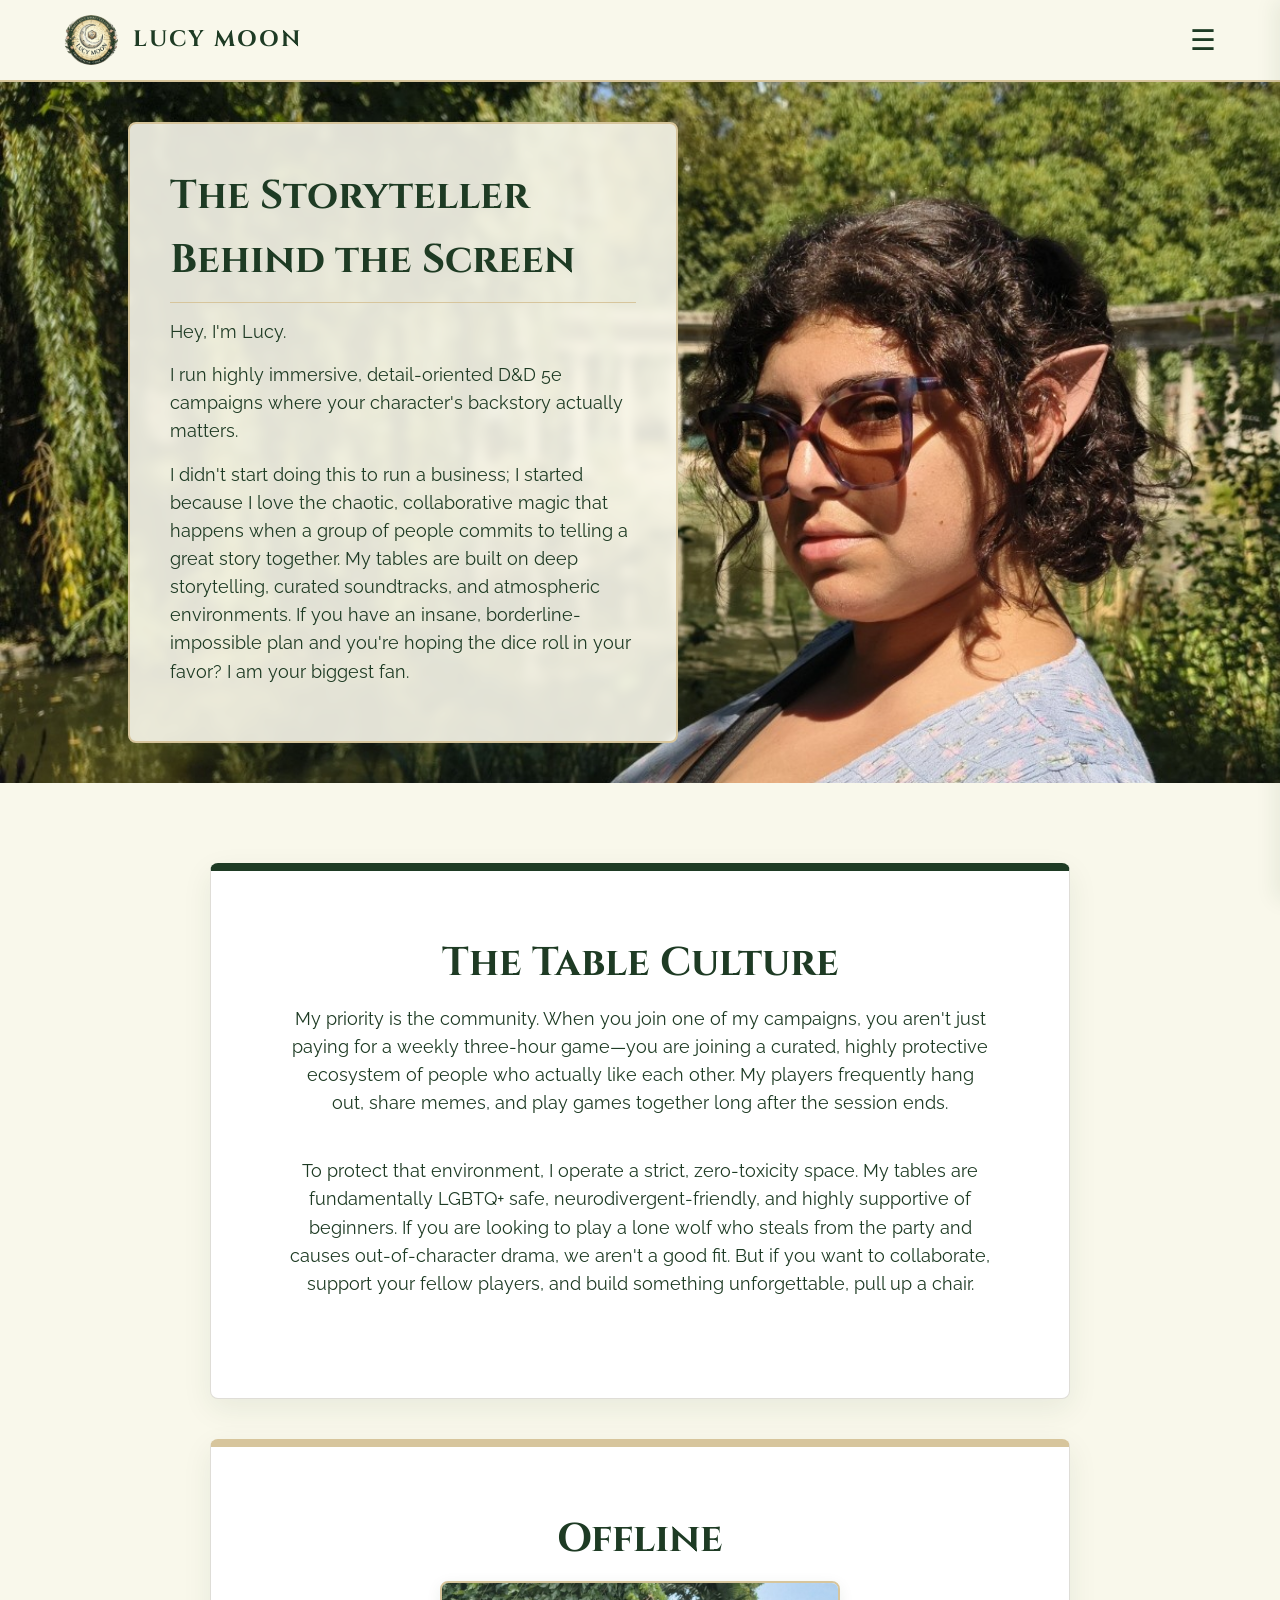
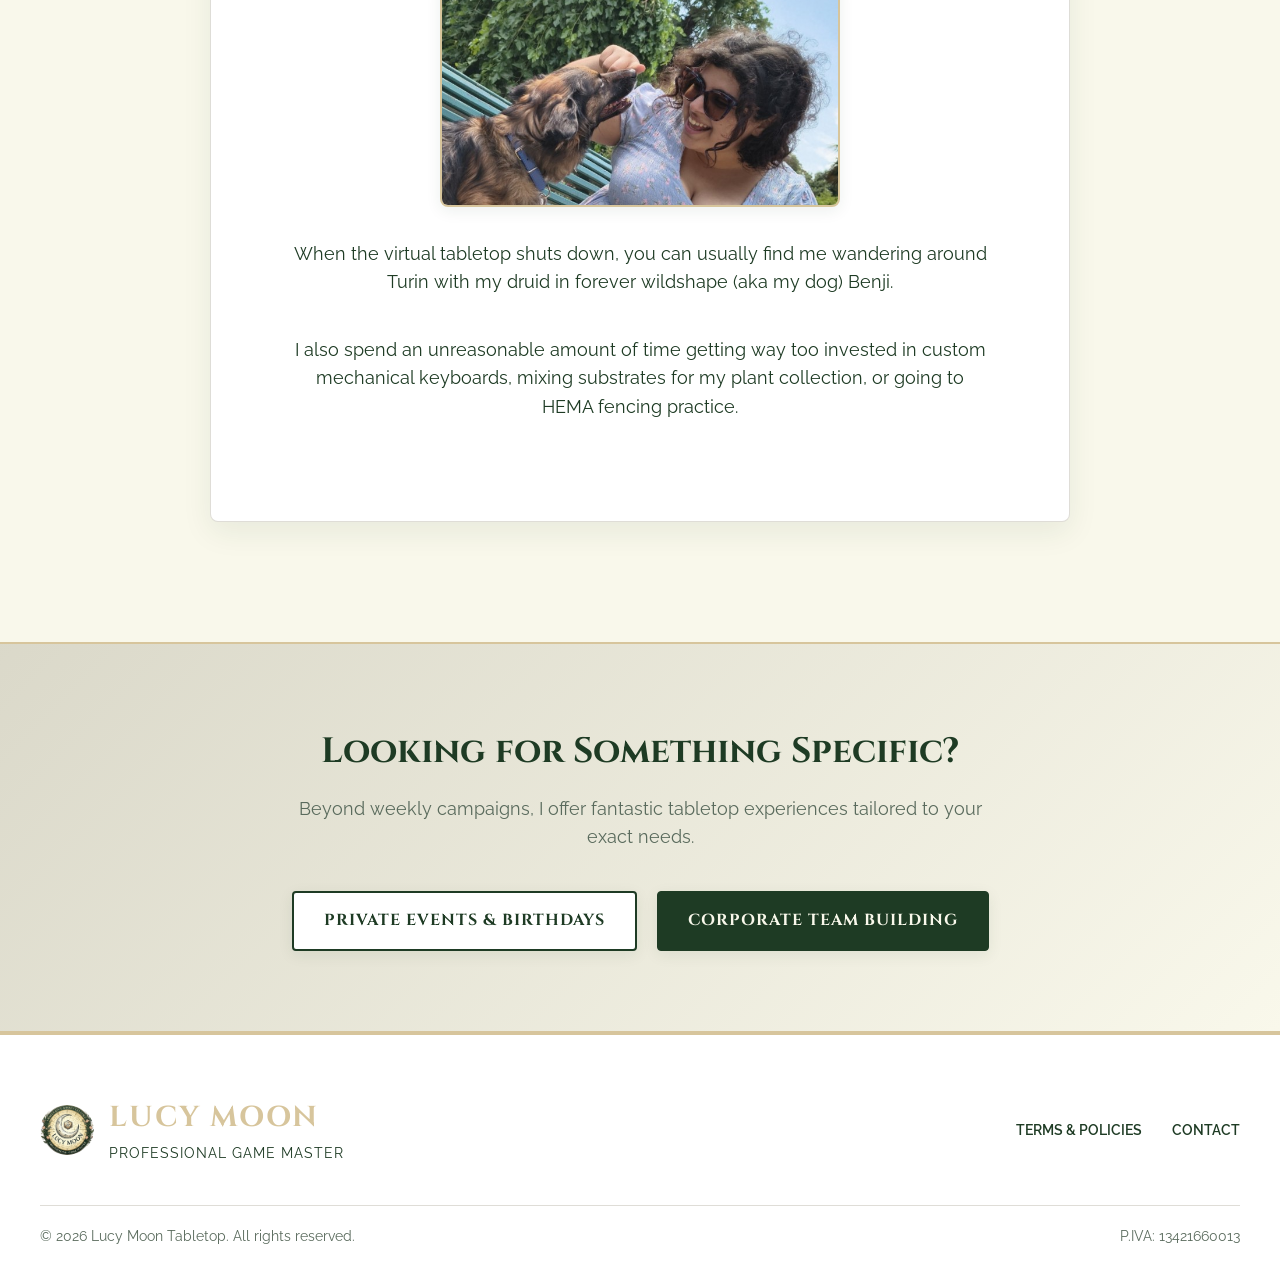
==== commit c6cd4986: "post-photoshoot image updates" ====
--- a/about.html
+++ b/about.html
@@ -37,8 +37,8 @@
         <li><a href="index.html">Home</a></li>
         <li><a href="about.html">About</a></li>
         <li><a href="campaigns.html">Campaigns</a></li>
-        <li><a href="private-campaigns.html">Private Campaigns</a></li>
-        <li><a href="corporate.html">Corporate & B2B</a></li>
+        <li><a href="underconstruction.html">Private Campaigns</a></li>
+        <li><a href="underconstruction.html">Corporate & B2B</a></li>
         <li><a href="faq.html">FAQ</a></li>
         <li style="margin-top: 20px;"><a href="campaigns.html" class="btn-primary-small full-width">Join a Game!</a></li>
     </ul>
@@ -70,6 +70,8 @@
     <section class="corporate-section" style="padding-top: 0;">
         <div class="corporate-card" style="border-top-color: var(--accent-secondary);">
             <h2 class="corporate-title">Offline</h2>
+
+            <img src="lucyandben.jpg" alt="Lucy and her dog Benji" style="width: 100%; max-width: 400px; border-radius: 8px; margin-bottom: 25px; border: 2px solid var(--accent-secondary); box-shadow: 0 4px 15px var(--shadow-color);">
             <p>When the virtual tabletop shuts down, you can usually find me wandering around Turin with my druid in forever wildshape (aka my dog) Benji.</p>
             <p>I also spend an unreasonable amount of time getting way too invested in custom mechanical keyboards, mixing substrates for my plant collection, or going to HEMA fencing practice.</p>
         </div>
--- a/style.css
+++ b/style.css
@@ -293,7 +293,7 @@
     display: flex;
     align-items: center;
     padding: 40px 8%;
-    background-image: url('lucy-castle.jpg'); 
+    background-image: url('homepage.jpeg'); 
     background-size: cover;
     background-position: center bottom;
     background-repeat: no-repeat;
@@ -567,10 +567,10 @@
 .about-hero {
     min-height: 75vh;
     display: flex;
-    justify-content: flex-end; 
+    justify-content: flex-start; 
     align-items: center;
     padding: 40px 10%;
-    background-image: url('lucy-columns.jpg'); 
+    background-image: url('about-bg.jpg'); 
     background-size: cover;
     background-position: center;
 }
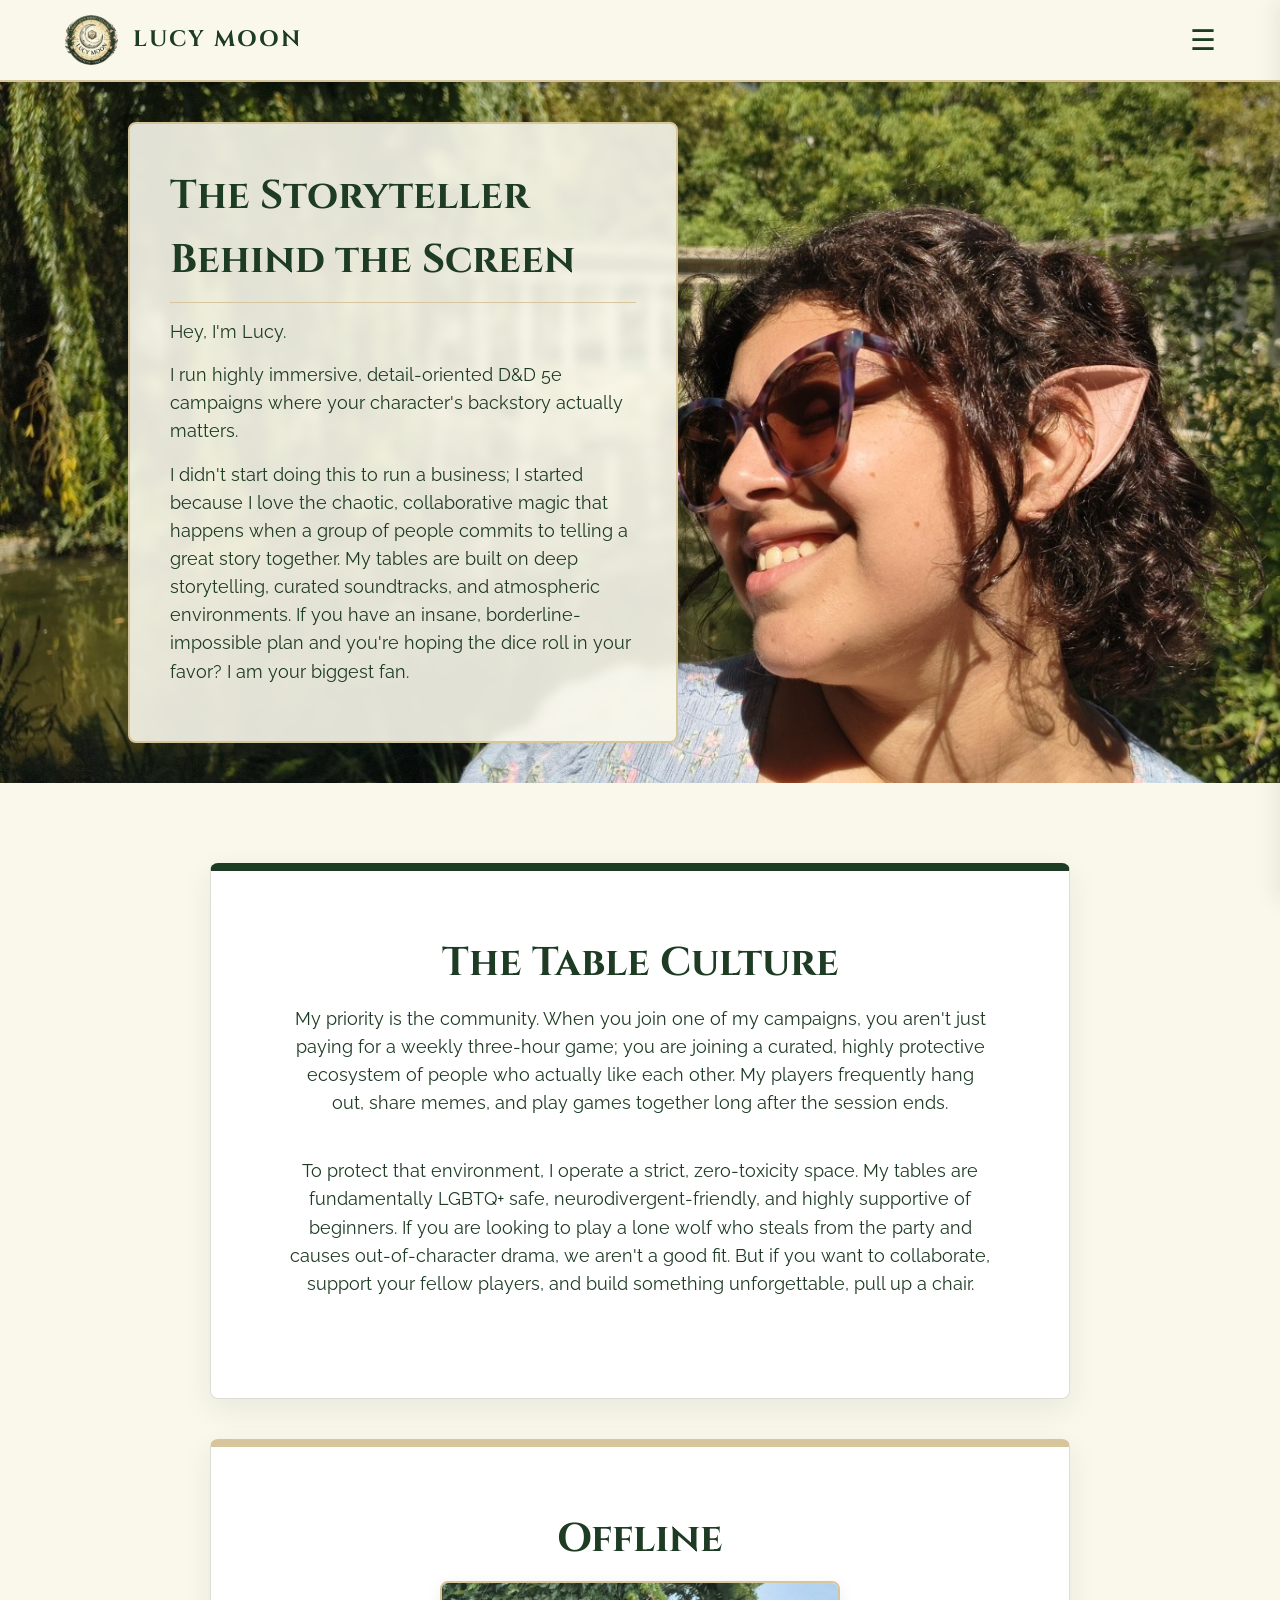
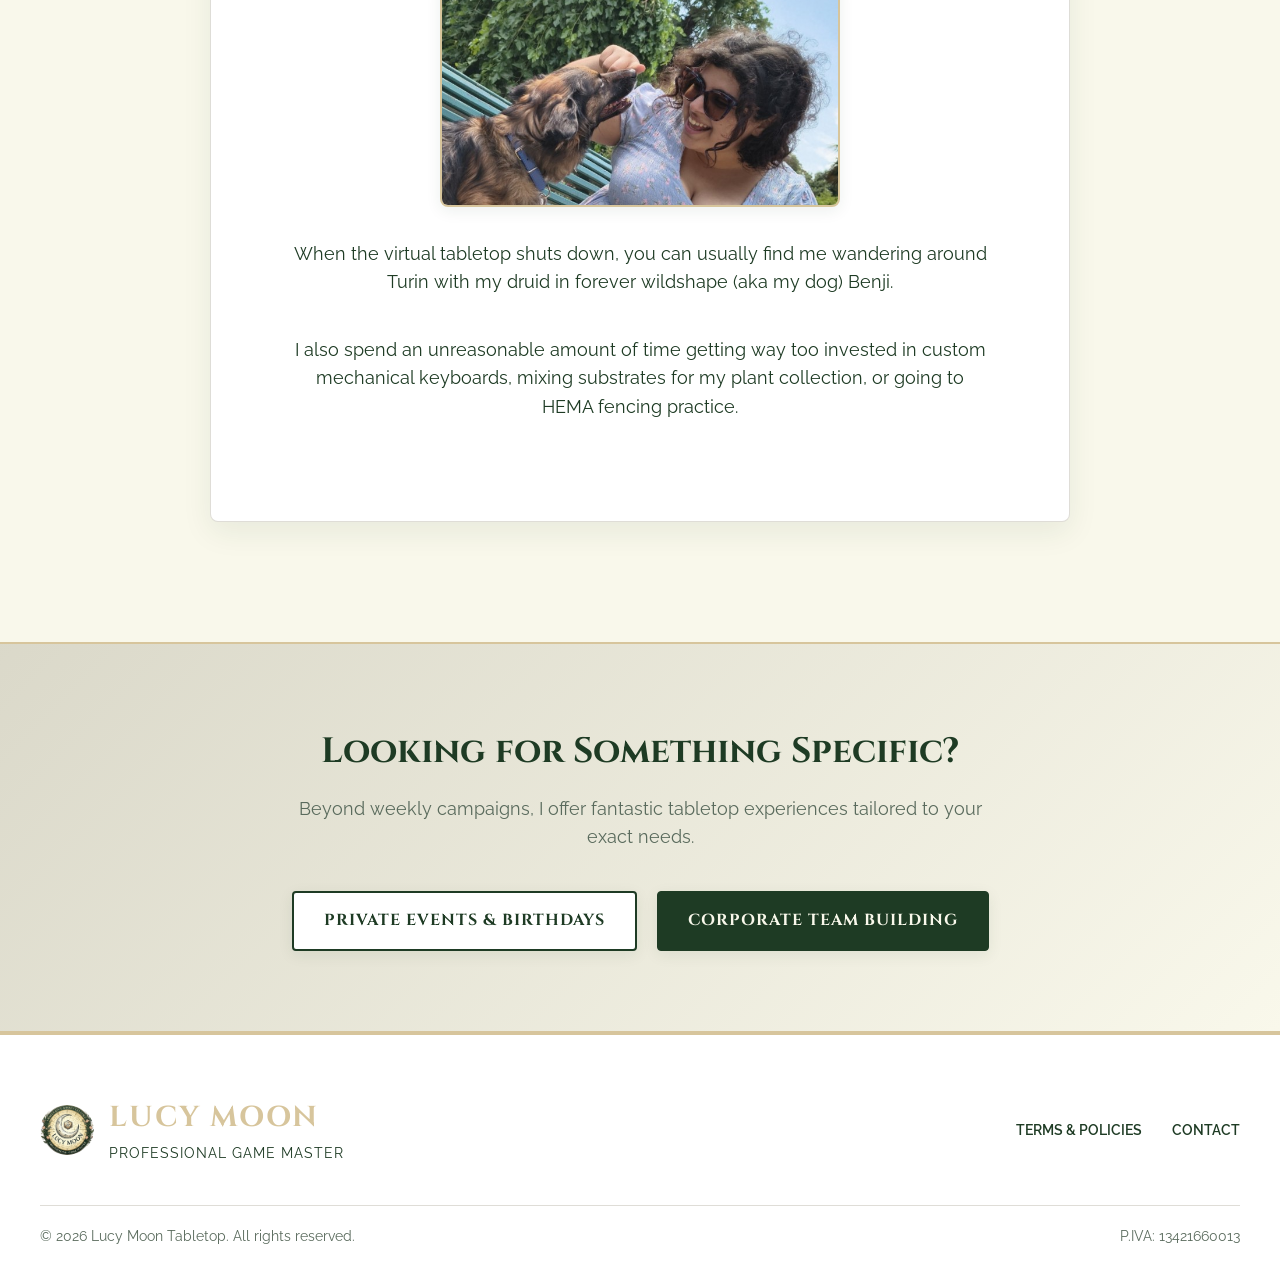
==== commit faa36d3a: "about page pic update and detail change" ====
--- a/about.html
+++ b/about.html
@@ -61,7 +61,7 @@
     <section class="corporate-section" style="padding-top: 80px; padding-bottom: 40px;">
         <div class="corporate-card">
             <h2 class="corporate-title">The Table Culture</h2>
-            <p>My priority is the community. When you join one of my campaigns, you aren't just paying for a weekly three-hour game—you are joining a curated, highly protective ecosystem of people who actually like each other. My players frequently hang out, share memes, and play games together long after the session ends.</p>
+            <p>My priority is the community. When you join one of my campaigns, you aren't just paying for a weekly three-hour game; you are joining a curated, highly protective ecosystem of people who actually like each other. My players frequently hang out, share memes, and play games together long after the session ends.</p>
             <p>To protect that environment, I operate a strict, zero-toxicity space. My tables are fundamentally LGBTQ+ safe, neurodivergent-friendly, and highly supportive of beginners. If you are looking to play a lone wolf who steals from the party and causes out-of-character drama, we aren't a good fit. But if you want to collaborate, support your fellow players, and build something unforgettable, pull up a chair.</p>
         </div>
     </section>
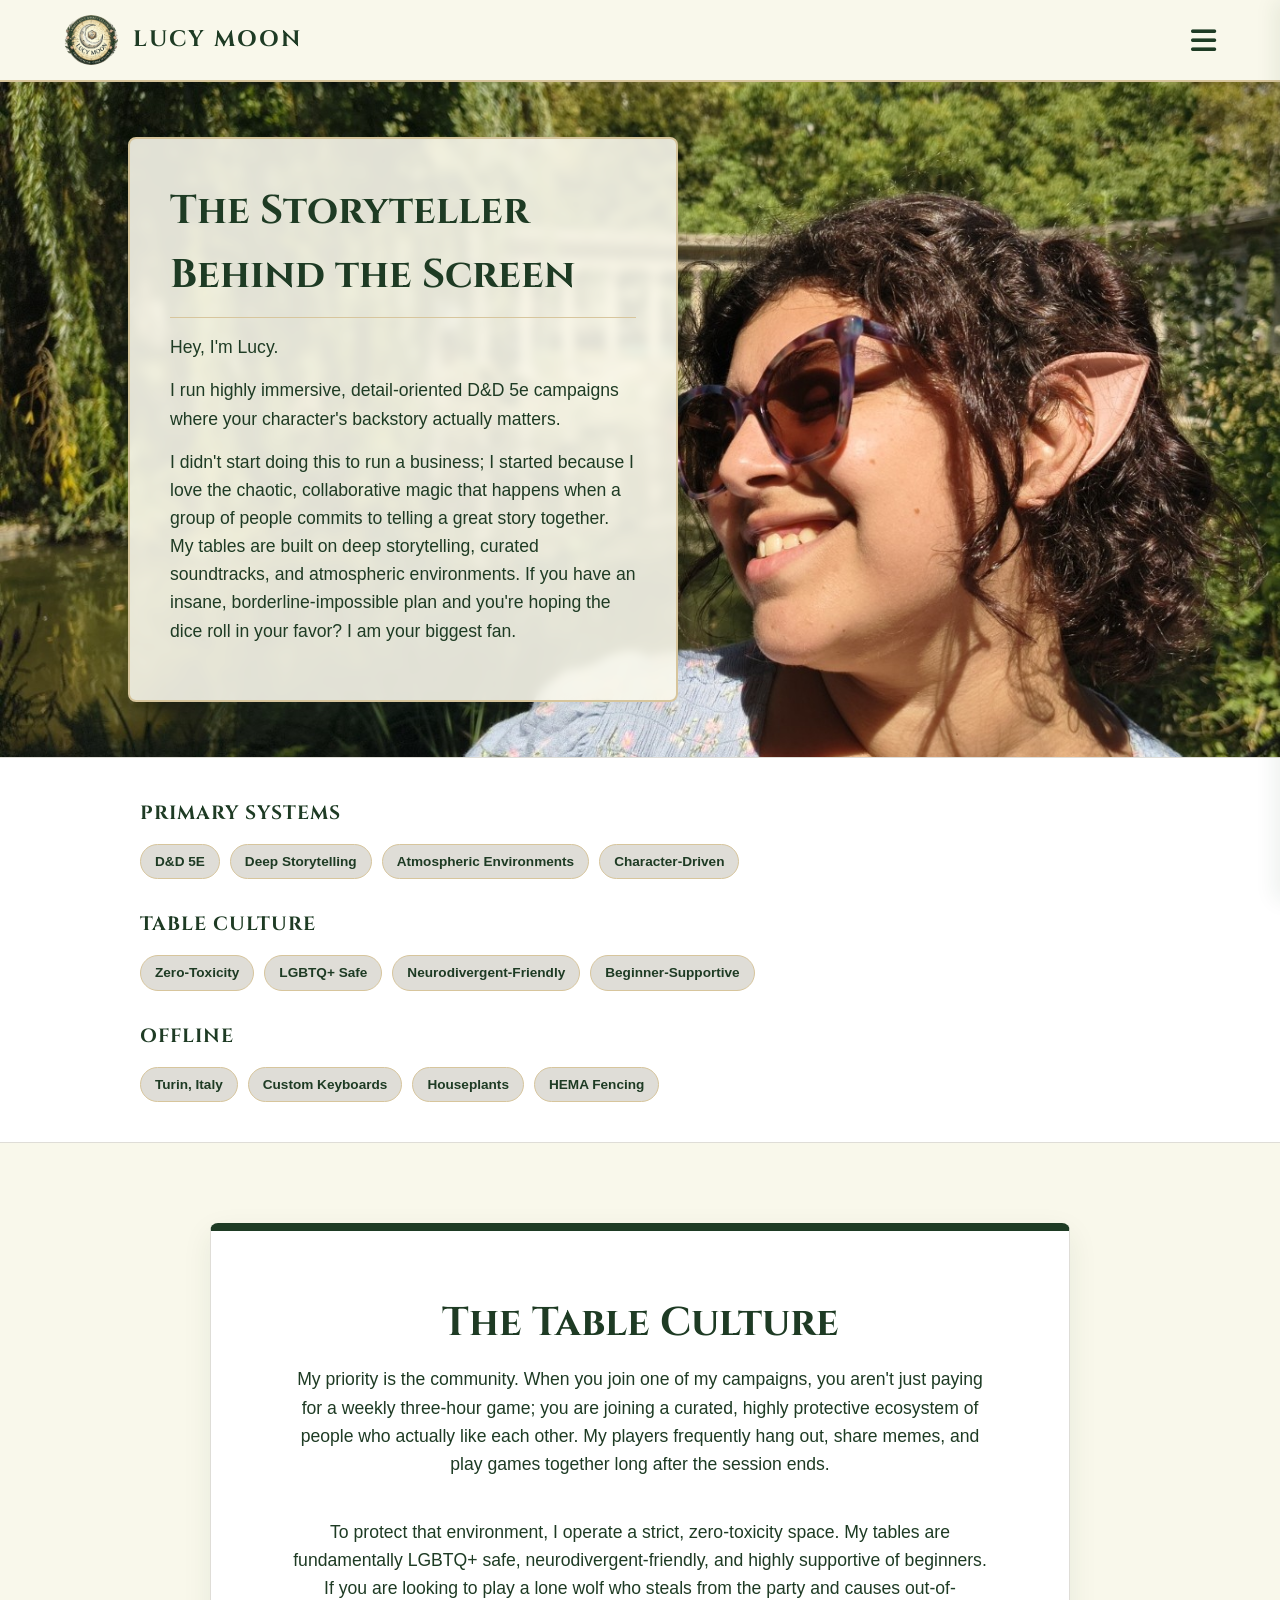
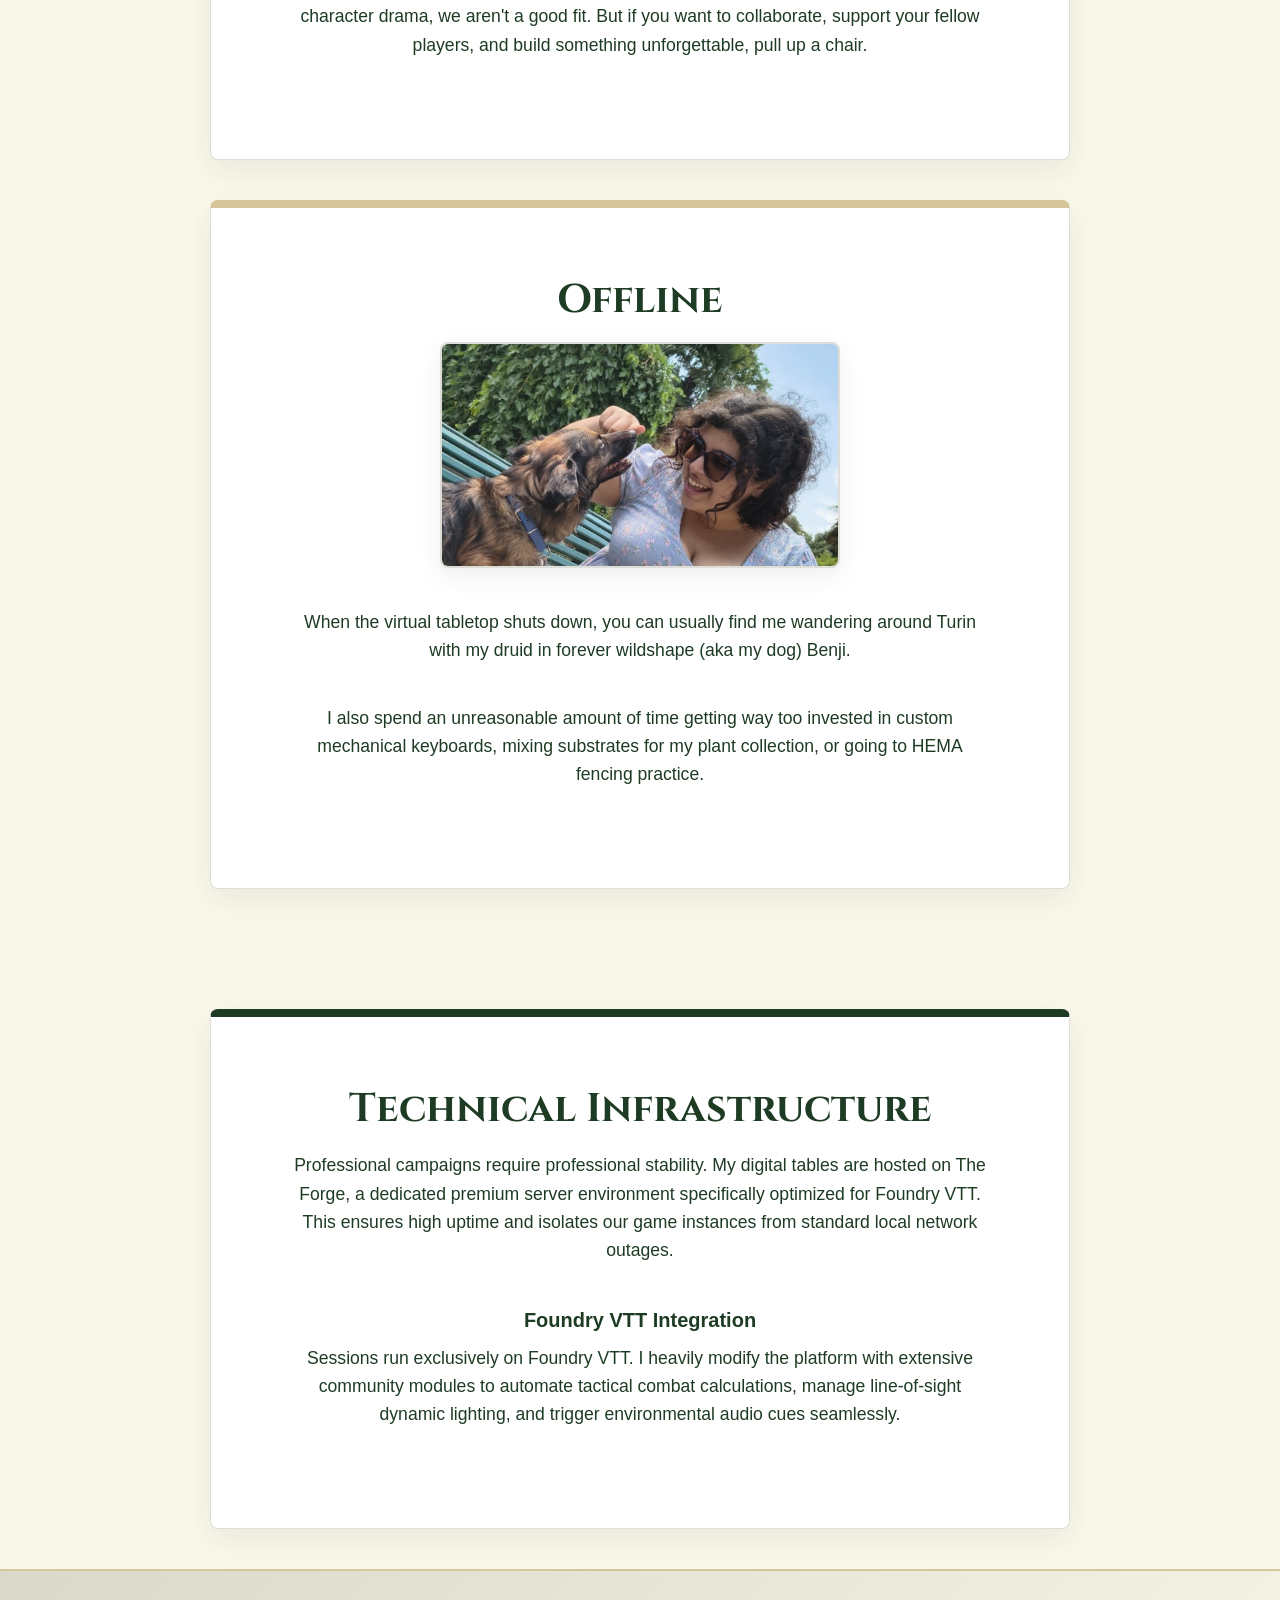
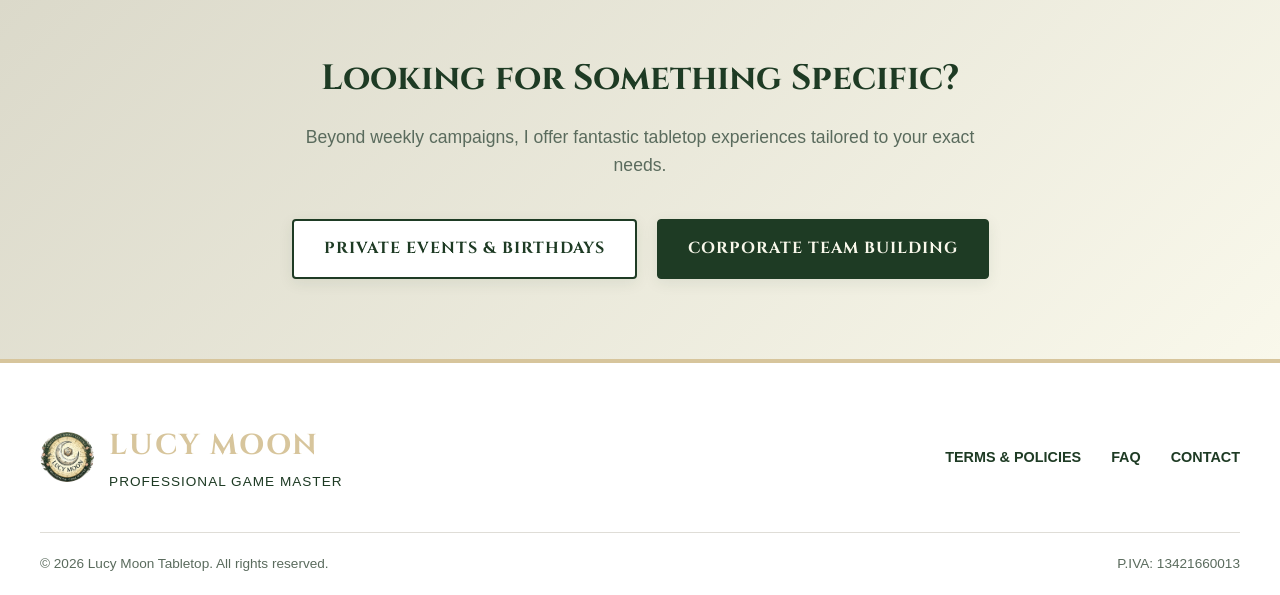
==== commit 81ece708: "Add global styles and layout for light and dark themes in style-og.css" ====
--- a/about.html
+++ b/about.html
@@ -3,13 +3,18 @@
 <head>
     <meta charset="UTF-8">
     <meta name="viewport" content="width=device-width, initial-scale=1.0">
-    <title>Lucy Moon | Professional Game Master</title>
+    <title>About Lucy Moon | Professional Game Master</title>
     <link rel="icon" type="image/png" href="lucy-favicon.png">
     
+    <!-- Fonts -->
     <link rel="preconnect" href="https://fonts.googleapis.com">
     <link rel="preconnect" href="https://fonts.gstatic.com" crossorigin>
-    <link href="https://fonts.googleapis.com/css2?family=Cinzel:wght@500;700&family=Raleway:wght@300;400;600;700&display=swap" rel="stylesheet">
+    <link href="https://fonts.googleapis.com/css2?family=Cinzel:wght@500;700&family=Inter:wght@400;600;700&display=swap" rel="stylesheet">
     
+    <!-- FontAwesome -->
+    <link rel="stylesheet" href="https://cdnjs.cloudflare.com/ajax/libs/font-awesome/6.4.0/css/all.min.css">
+    
+    <!-- Primary Stylesheet -->
     <link rel="stylesheet" href="style.css">
 
     <!-- Umami Analytics -->
@@ -17,37 +22,54 @@
 </head>
 <body>
 
-<!-- Minimalist Static Header -->
-<nav class="navbar">
-    <a href="index.html" class="logo">
-        <img src="lucy-logo.png" alt="Lucy Moon Professional Game Master Logo">
-        <span class="logo-text">LUCY MOON</span>
-    </a>
-    
-    <div class="nav-actions">
-        <button id="drawer-open" class="nav-icon-btn" aria-label="Open Menu">☰</button>
+    <!-- RESPONSIVE NAVIGATION BAR -->
+    <nav class="navbar">
+        <a href="index.html" class="logo">
+            <img src="lucy-logo.png" alt="Lucy Moon Professional Game Master Logo" onerror="this.src='https://via.placeholder.com/48'">
+            <span class="logo-text">LUCY MOON</span>
+        </a>
+        
+        <div class="nav-links-desktop" style="display: flex; gap: 24px; align-items: center; display: none;">
+            <a href="about.html" style="text-decoration: none; color: var(--accent-primary); font-weight: 700;">About</a>
+            <a href="campaigns.html" style="text-decoration: none; color: var(--text-primary); font-weight: 600;">Campaigns</a>
+            <a href="policies.html" style="text-decoration: none; color: var(--text-primary); font-weight: 600;">Policies</a>
+            <a href="faq.html" style="text-decoration: none; color: var(--text-primary); font-weight: 600;">FAQ</a>
+            <button id="theme-toggle-desktop" class="nav-icon-btn" aria-label="Toggle Theme"><i class="fas fa-moon"></i></button>
+            <a href="index.html#campaigns" class="btn-primary-small">Join a Game</a>
+        </div>
+
+        <div class="nav-actions">
+            <button id="drawer-btn" class="nav-icon-btn" aria-label="Open Menu">
+                <i class="fas fa-bars"></i>
+            </button>
+        </div>
+    </nav>
+
+
+
+    <!-- MOBILE NAVIGATION DRAWER -->
+    <div class="drawer-overlay" id="drawer-overlay"></div>
+    <div class="nav-drawer" id="nav-drawer">
+        <button class="close-btn" id="close-btn" aria-label="Close Menu">
+            <i class="fas fa-times"></i>
+        </button>
+        
+        <button id="theme-toggle" class="nav-icon-btn" style="width: 100%; justify-content: flex-start; margin-bottom: 24px; font-size: 1rem;">
+            <i class="fas fa-moon" style="margin-right: 8px;"></i> Toggle Theme
+        </button>
+        
+        <ul class="nav-links">
+            <li><a href="index.html">Home</a></li>
+            <li><a href="about.html">About</a></li>
+            <li><a href="campaigns.html">Campaigns</a></li>
+            <li><a href="index.html#campaigns">Campaigns</a></li>
+            <li><a href="underconstruction.html">Private Groups</a></li>
+            <li><a href="faq.html">FAQ</a></li>
+            <li style="margin-top: 24px;"><a href="index.html#campaigns" class="btn-primary-small full-width">Join a Game!</a></li>
+        </ul>
     </div>
-</nav>
-
-<!-- Hidden Side Drawer -->
-<div id="nav-drawer" class="nav-drawer">
-    <button id="drawer-close" class="nav-icon-btn close-btn" aria-label="Close Menu">✕</button>
-    <button id="theme-toggle" class="nav-icon-btn" aria-label="Toggle Theme">Dark mode 🌓 Light mode</button>
-    <ul class="nav-links">
-        <li><a href="index.html">Home</a></li>
-        <li><a href="about.html">About</a></li>
-        <li><a href="campaigns.html">Campaigns</a></li>
-        <li><a href="underconstruction.html">Private Campaigns</a></li>
-        <li><a href="underconstruction.html">Corporate & B2B</a></li>
-        <li><a href="faq.html">FAQ</a></li>
-        <li style="margin-top: 20px;"><a href="campaigns.html" class="btn-primary-small full-width">Join a Game!</a></li>
-    </ul>
-</div>
-
-<!-- Darkening Overlay -->
-<div id="drawer-overlay" class="drawer-overlay"></div>
-
-    <!-- About Hero Section (The Hook) -->
+
+    <!-- 1. HERO SECTION -->
     <header class="about-hero">
         <div class="about-textbox">
             <h1>The Storyteller Behind the Screen</h1>
@@ -57,7 +79,40 @@
         </div>
     </header>
 
-    <!-- The Filter (Magnet & Repellent) -->
+    <!-- 2. SCANMABLE STAT BLOCK -->
+    <section class="stat-block-section">
+        <div class="stat-container">
+            <div class="stat-category">
+                <h4>Primary Systems</h4>
+                <div class="tag-group">
+                    <span class="tag">D&D 5E</span>
+                    <span class="tag">Deep Storytelling</span>
+                    <span class="tag">Atmospheric Environments</span>
+                    <span class="tag">Character-Driven</span>
+                </div>
+            </div>
+            <div class="stat-category">
+                <h4>Table Culture</h4>
+                <div class="tag-group">
+                    <span class="tag">Zero-Toxicity</span>
+                    <span class="tag">LGBTQ+ Safe</span>
+                    <span class="tag">Neurodivergent-Friendly</span>
+                    <span class="tag">Beginner-Supportive</span>
+                </div>
+            </div>
+            <div class="stat-category">
+                <h4>Offline</h4>
+                <div class="tag-group">
+                    <span class="tag">Turin, Italy</span>
+                    <span class="tag">Custom Keyboards</span>
+                    <span class="tag">Houseplants</span>
+                    <span class="tag">HEMA Fencing</span>
+                </div>
+            </div>
+        </div>
+    </section>
+
+    <!-- 3. THE TABLE CULTURE (Magnet & Repellent) -->
     <section class="corporate-section" style="padding-top: 80px; padding-bottom: 40px;">
         <div class="corporate-card">
             <h2 class="corporate-title">The Table Culture</h2>
@@ -66,18 +121,28 @@
         </div>
     </section>
 
-    <!-- The Human Element -->
+    <!-- 4. THE HUMAN ELEMENT -->
     <section class="corporate-section" style="padding-top: 0;">
         <div class="corporate-card" style="border-top-color: var(--accent-secondary);">
             <h2 class="corporate-title">Offline</h2>
-
-            <img src="lucyandben.jpg" alt="Lucy and her dog Benji" style="width: 100%; max-width: 400px; border-radius: 8px; margin-bottom: 25px; border: 2px solid var(--accent-secondary); box-shadow: 0 4px 15px var(--shadow-color);">
+            <img src="lucyandben.jpg" alt="Lucy and her dog Benji" style="width: 100%; max-width: 400px; border-radius: 8px; margin-bottom: 32px; border: 2px solid var(--border-subtle); box-shadow: 0 8px 24px var(--shadow-color); object-fit: cover;">
             <p>When the virtual tabletop shuts down, you can usually find me wandering around Turin with my druid in forever wildshape (aka my dog) Benji.</p>
             <p>I also spend an unreasonable amount of time getting way too invested in custom mechanical keyboards, mixing substrates for my plant collection, or going to HEMA fencing practice.</p>
         </div>
     </section>
 
-    <!-- Call to Action -->
+    <!-- NEW SECTION: TECHNICAL INFRASTRUCTURE -->
+    <section class="corporate-section" style="padding-top: 0; padding-bottom: 40px;">
+        <div class="corporate-card">
+            <h2 class="corporate-title">Technical Infrastructure</h2>
+            <p>Professional campaigns require professional stability. My digital tables are hosted on The Forge, a dedicated premium server environment specifically optimized for Foundry VTT. This ensures high uptime and isolates our game instances from standard local network outages.</p>
+            
+            <h3 style="font-family: var(--font-body); font-size: 1.25rem; margin-top: 24px; margin-bottom: 8px; color: var(--text-primary);">Foundry VTT Integration</h3>
+            <p>Sessions run exclusively on Foundry VTT. I heavily modify the platform with extensive community modules to automate tactical combat calculations, manage line-of-sight dynamic lighting, and trigger environmental audio cues seamlessly.</p>
+        </div>
+    </section>
+
+    <!-- 5. CALL TO ACTION -->
     <section class="about-cta-section">
         <div class="cta-container">
             <h2>Looking for Something Specific?</h2>
@@ -89,10 +154,11 @@
         </div>
     </section>
 
+    <!-- FOOTER -->
     <footer class="footer">
         <div class="footer-container">
             <div class="footer-brand">
-                <img src="lucy-logo.png" alt="Lucy Moon Seal">
+                <img src="lucy-logo.png" alt="Lucy Moon Seal" onerror="this.src='https://via.placeholder.com/48'">
                 <div class="footer-brand-text">
                     <h3>LUCY MOON</h3>
                     <p>Professional Game Master</p>
@@ -101,16 +167,58 @@
             
             <div class="footer-links">
                 <a href="policies.html">Terms & Policies</a>
+                <a href="faq.html">FAQ</a>
                 <a href="mailto:lucymoontabletop@gmail.com">Contact</a>
             </div>
         </div>
         
         <div class="footer-legal">
-            <p>&copy; 2026 Lucy Moon Tabletop. All rights reserved.</p>
-            <p>P.IVA: 13421660013</p>
+            <span>&copy; 2026 Lucy Moon Tabletop. All rights reserved.</span>
+            <span>P.IVA: 13421660013</span>
         </div>
     </footer>
 
-<script src="scripts.js"></script>
+    <!-- INTERACTIVITY & CUSTOM SCRIPTS -->
+    <script src="scripts.js"></script>
+    <script>
+        // Drawer Logic
+        const drawerBtn = document.getElementById('drawer-btn');
+        const closeBtn = document.getElementById('close-btn');
+        const navDrawer = document.getElementById('nav-drawer');
+        const drawerOverlay = document.getElementById('drawer-overlay');
+
+        function toggleDrawer() {
+            navDrawer.classList.toggle('active');
+            drawerOverlay.classList.toggle('active');
+        }
+
+        if(drawerBtn) drawerBtn.addEventListener('click', toggleDrawer);
+        if(closeBtn) closeBtn.addEventListener('click', toggleDrawer);
+        if(drawerOverlay) drawerOverlay.addEventListener('click', toggleDrawer);
+
+        // Dark Mode Logic
+        function toggleTheme() {
+            const htmlElement = document.documentElement;
+            const currentTheme = htmlElement.getAttribute('data-theme');
+            const newTheme = currentTheme === 'light' ? 'dark' : 'light';
+            htmlElement.setAttribute('data-theme', newTheme);
+            
+            document.querySelectorAll('#theme-toggle i, #theme-toggle-desktop i').forEach(icon => {
+                if(newTheme === 'dark') {
+                    icon.classList.remove('fa-moon');
+                    icon.classList.add('fa-sun');
+                } else {
+                    icon.classList.remove('fa-sun');
+                    icon.classList.add('fa-moon');
+                }
+            });
+        }
+
+        const themeBtn = document.getElementById('theme-toggle');
+        const themeBtnDesktop = document.getElementById('theme-toggle-desktop');
+        
+        if(themeBtn) themeBtn.addEventListener('click', toggleTheme);
+        if(themeBtnDesktop) themeBtnDesktop.addEventListener('click', toggleTheme);
+    </script>
 </body>
 </html>
